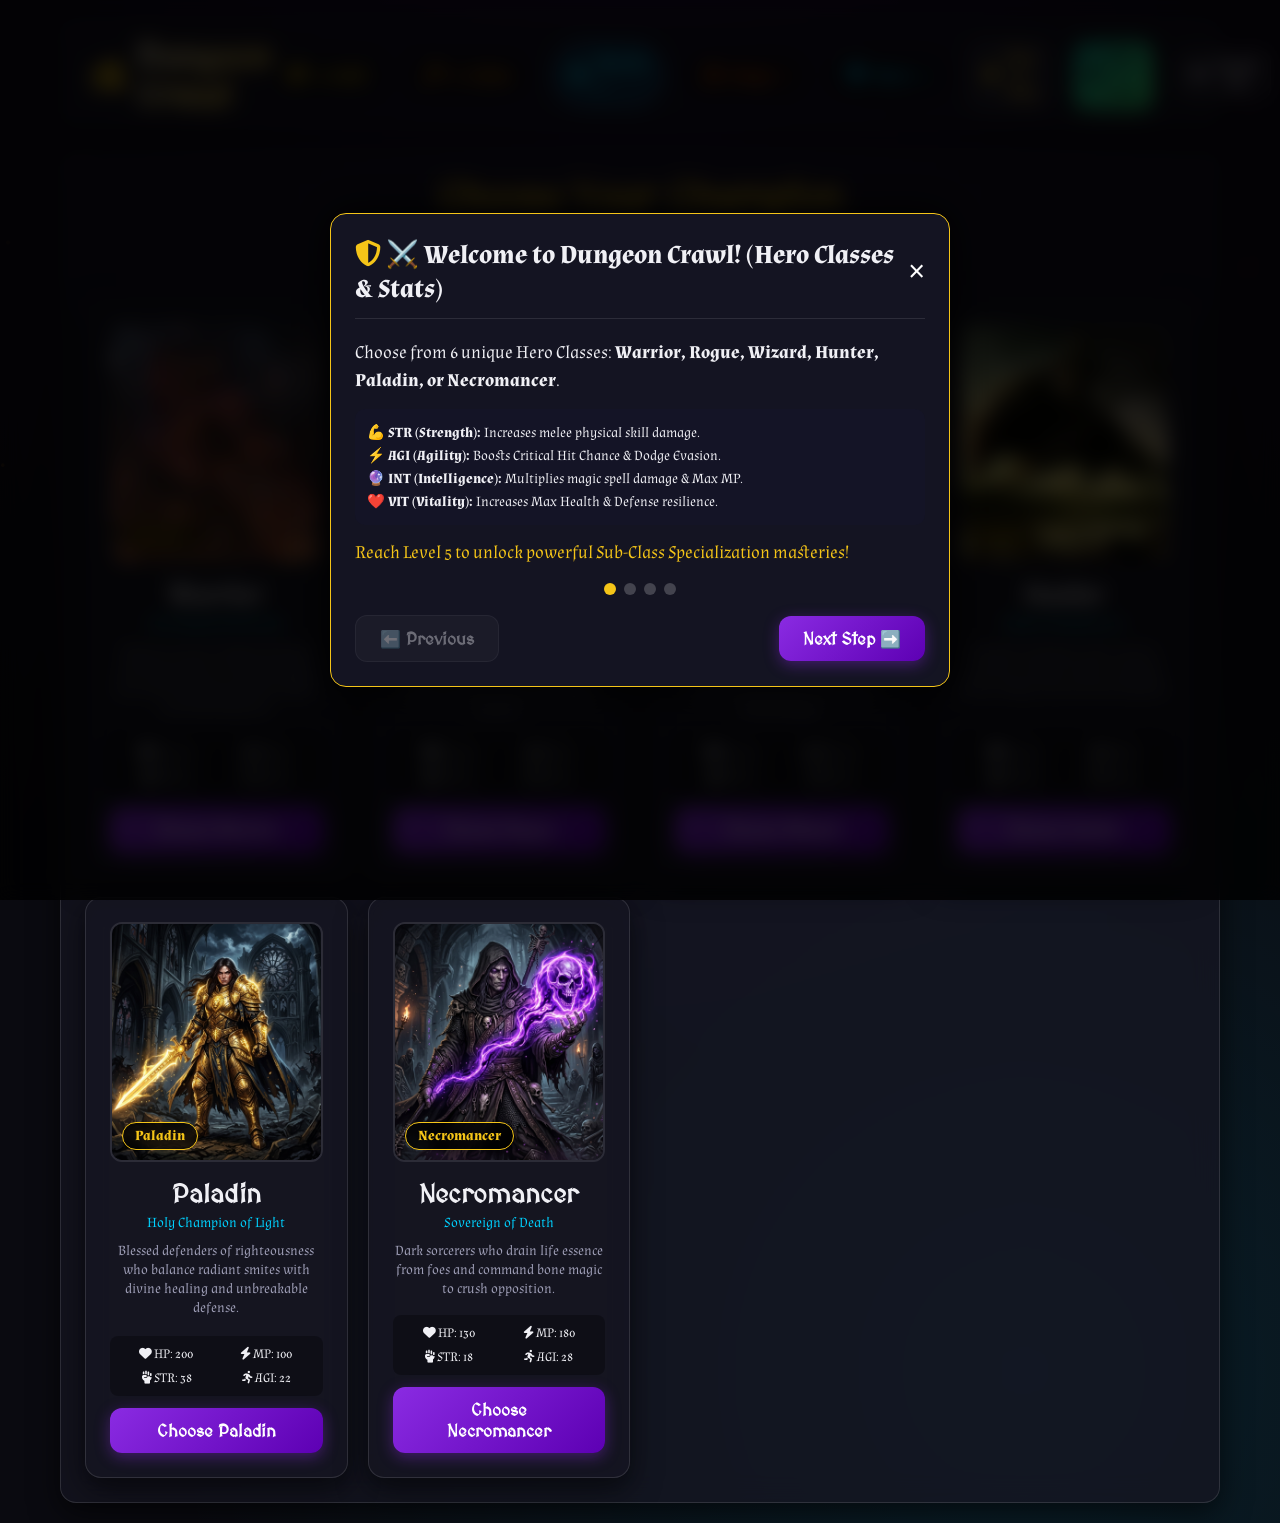
==== index.html @ 6e48505a "Implement Dual World Save Slots (World 1 & World 2) with independent hero progression, cookies, and " ====
<!DOCTYPE html>
<html lang="en" dir="ltr">

<head>
  <meta charset="utf-8">
  <meta name="viewport" content="width=device-width, initial-scale=1.0">
  <title>Dungeon Crawl - Dark Fantasy RPG</title>
  
  <!-- FontAwesome Icons & Google Fonts -->
  <link rel="stylesheet" href="https://cdnjs.cloudflare.com/ajax/libs/font-awesome/6.4.0/css/all.min.css">
  <link rel="stylesheet" href="Game design.css">
</head>

<body>
  <!-- Ambient Particle Canvas Overlay -->
  <canvas id="fx-canvas"></canvas>

  <div class="game-container">
    <!-- Top Navigation Header -->
    <header class="game-header glass-panel">
      <div class="brand">
        <i class="fas fa-dragon" style="font-size: 1.8rem; color: var(--gold);"></i>
        <h1>Dungeon Crawl</h1>
      </div>

      <div class="header-stats">
        <div class="stat-chip gold-badge">
          <i class="fas fa-coins"></i> <span id="hdr-gold">0</span> Gold
        </div>
        <div class="stat-chip coin-badge" onclick="GameManager.openUpgradeModal()" style="cursor:pointer;">
          <i class="fas fa-hammer"></i> <span id="hdr-coins">0</span> Coins
        </div>
        <div class="stat-chip world-badge" onclick="GameManager.openSaveLoadModal()" style="cursor:pointer; background:rgba(0,180,255,0.2); border:1px solid #00b4ff; color:#00e5ff; font-weight:700;">
          <i class="fas fa-globe"></i> <span id="hdr-world">World 1</span>
        </div>
        <div class="stat-chip stage-badge">
          <i class="fas fa-dungeon"></i> Stage <span id="hdr-stage">1</span>
        </div>
        <div class="stat-chip high-badge">
          <i class="fas fa-trophy"></i> Best: <span id="hdr-high">1</span>
        </div>
        <button class="btn btn-secondary" onclick="TutorialEngine.openTutorial(0)" style="padding: 6px 14px; font-size: 0.85rem; color:var(--gold);">
          <i class="fas fa-question-circle"></i> How to Play
        </button>
        <button class="btn btn-potion" onclick="GameManager.openSaveLoadModal()" style="padding: 6px 14px; font-size: 0.85rem;">
          <i class="fas fa-save"></i> Save / Load
        </button>
        <button class="btn btn-secondary" id="audio-btn" onclick="GameManager.toggleMuteAudio()" style="padding: 6px 14px; font-size: 0.85rem;">
          <i class="fas fa-volume-up"></i> Sound ON
        </button>
      </div>
    </header>

    <!-- Dynamic Main View (Character Selection / Battle Arena) -->
    <main id="main-view" class="glass-panel" style="min-height: 580px;">
      <div class="hero-select-header">
        <h2>Choose Your Champion</h2>
        <p>Embark on an epic fantasy dungeon crawl. Defeat deadly beasts, harvest legendary loot, and ascend to immortality!</p>
      </div>
      <div class="hero-grid">
        <!-- Warrior Card -->
        <div class="hero-card glass-panel" onclick="GameManager.setGameStart('Warrior')" onmouseenter="SoundEngine.playHover()">
          <div class="hero-img-wrapper">
            <img src="characters imgs/player/Warrior.jpg" alt="Warrior" class="hero-portrait">
            <div class="hero-badge">Warrior</div>
          </div>
          <h3>Warrior</h3>
          <p class="hero-title">The Vanguard Berserker</p>
          <p class="hero-desc">Warriors possess mighty strength and heavy armor, tearing through foes with devastating melee strikes and shield defenses.</p>
          <div class="hero-stats-mini">
            <span><i class="fas fa-heart"></i> HP: 220</span>
            <span><i class="fas fa-bolt"></i> MP: 40</span>
            <span><i class="fas fa-fist-raised"></i> STR: 45</span>
            <span><i class="fas fa-running"></i> AGI: 20</span>
          </div>
          <button class="btn btn-primary" style="margin-top:12px; width:100%;">Choose Warrior</button>
        </div>

        <!-- Rogue Card -->
        <div class="hero-card glass-panel" onclick="GameManager.setGameStart('Rogue')" onmouseenter="SoundEngine.playHover()">
          <div class="hero-img-wrapper">
            <img src="characters imgs/player/Rouge.jpg" alt="Rogue" class="hero-portrait">
            <div class="hero-badge">Rogue</div>
          </div>
          <h3>Rogue</h3>
          <p class="hero-title">Shadow Assassin</p>
          <p class="hero-desc">Masters of speed and lethal precision. Rogues strike swiftly with high critical hit rates and deadly poisons.</p>
          <div class="hero-stats-mini">
            <span><i class="fas fa-heart"></i> HP: 140</span>
            <span><i class="fas fa-bolt"></i> MP: 60</span>
            <span><i class="fas fa-fist-raised"></i> STR: 35</span>
            <span><i class="fas fa-running"></i> AGI: 55</span>
          </div>
          <button class="btn btn-primary" style="margin-top:12px; width:100%;">Choose Rogue</button>
        </div>

        <!-- Wizard Card -->
        <div class="hero-card glass-panel" onclick="GameManager.setGameStart('Wizard')" onmouseenter="SoundEngine.playHover()">
          <div class="hero-img-wrapper">
            <img src="characters imgs/player/Wizard.jpg" alt="Wizard" class="hero-portrait">
            <div class="hero-badge">Wizard</div>
          </div>
          <h3>Wizard</h3>
          <p class="hero-title">Master Arcane Weaver</p>
          <p class="hero-desc">Wizards command elemental destructive magic from afar, burning and freezing enemies with high burst damage.</p>
          <div class="hero-stats-mini">
            <span><i class="fas fa-heart"></i> HP: 120</span>
            <span><i class="fas fa-bolt"></i> MP: 220</span>
            <span><i class="fas fa-fist-raised"></i> STR: 15</span>
            <span><i class="fas fa-running"></i> AGI: 25</span>
          </div>
          <button class="btn btn-primary" style="margin-top:12px; width:100%;">Choose Wizard</button>
        </div>

        <!-- Hunter Card -->
        <div class="hero-card glass-panel" onclick="GameManager.setGameStart('Hunter')" onmouseenter="SoundEngine.playHover()">
          <div class="hero-img-wrapper">
            <img src="characters imgs/player/hunter.jpg" alt="Hunter" class="hero-portrait">
            <div class="hero-badge">Hunter</div>
          </div>
          <h3>Hunter</h3>
          <p class="hero-title">Master Sharpshooter</p>
          <p class="hero-desc">Versatile marksmen who excel in precision ranged combat, multiple arrow volleys, and survival instincts.</p>
          <div class="hero-stats-mini">
            <span><i class="fas fa-heart"></i> HP: 160</span>
            <span><i class="fas fa-bolt"></i> MP: 80</span>
            <span><i class="fas fa-fist-raised"></i> STR: 38</span>
            <span><i class="fas fa-running"></i> AGI: 45</span>
          </div>
          <button class="btn btn-primary" style="margin-top:12px; width:100%;">Choose Hunter</button>
        </div>

        <!-- Paladin Card -->
        <div class="hero-card glass-panel" onclick="GameManager.setGameStart('Paladin')" onmouseenter="SoundEngine.playHover()">
          <div class="hero-img-wrapper">
            <img src="characters imgs/player/Paladin.jpg" alt="Paladin" class="hero-portrait">
            <div class="hero-badge">Paladin</div>
          </div>
          <h3>Paladin</h3>
          <p class="hero-title">Holy Champion of Light</p>
          <p class="hero-desc">Blessed defenders of righteousness who balance radiant smites with divine healing and unbreakable defense.</p>
          <div class="hero-stats-mini">
            <span><i class="fas fa-heart"></i> HP: 200</span>
            <span><i class="fas fa-bolt"></i> MP: 100</span>
            <span><i class="fas fa-fist-raised"></i> STR: 38</span>
            <span><i class="fas fa-running"></i> AGI: 22</span>
          </div>
          <button class="btn btn-primary" style="margin-top:12px; width:100%;">Choose Paladin</button>
        </div>

        <!-- Necromancer Card -->
        <div class="hero-card glass-panel" onclick="GameManager.setGameStart('Necromancer')" onmouseenter="SoundEngine.playHover()">
          <div class="hero-img-wrapper">
            <img src="characters imgs/player/Necromancer.jpg" alt="Necromancer" class="hero-portrait">
            <div class="hero-badge">Necromancer</div>
          </div>
          <h3>Necromancer</h3>
          <p class="hero-title">Sovereign of Death</p>
          <p class="hero-desc">Dark sorcerers who drain life essence from foes and command bone magic to crush opposition.</p>
          <div class="hero-stats-mini">
            <span><i class="fas fa-heart"></i> HP: 130</span>
            <span><i class="fas fa-bolt"></i> MP: 180</span>
            <span><i class="fas fa-fist-raised"></i> STR: 18</span>
            <span><i class="fas fa-running"></i> AGI: 28</span>
          </div>
          <button class="btn btn-primary" style="margin-top:12px; width:100%;">Choose Necromancer</button>
        </div>
      </div>
    </main>
  </div>

  <!-- Dynamic Modals Container (Shop, Inventory, Stat Point Allocation, Victory/Defeat) -->
  <div id="modal-container"></div>

  <!-- JS Modules loaded at end of body -->
  <script src="Scripts/SoundEngine.js"></script>
  <script src="Scripts/ParticleEngine.js"></script>
  <script src="Scripts/DialogueEngine.js"></script>
  <script src="Scripts/TutorialEngine.js"></script>
  <script src="Scripts/CloudDatabase.js"></script>
  <script src="Scripts/player.js"></script>
  <script src="Scripts/enemy.js"></script>
  <script src="Scripts/GameManager.js"></script>
</body>

</html>
---- Game design.css ----
/* Gothic Dark Fantasy RPG Design System - MedievalSharp & Almendra Typography */
@import url('https://fonts.googleapis.com/css2?family=MedievalSharp&family=Almendra:ital,wght@0,400;0,700;1,400&family=Cinzel:wght@700;900&display=swap');

:root {
    --bg-dark: #0a0a10;
    --bg-card: rgba(22, 22, 34, 0.75);
    --gold: #f5c518;
    --gold-glow: rgba(245, 197, 24, 0.4);
    --primary: #8a2be2;
    --primary-hover: #9b42f5;
    --crimson: #ff2a5f;
    --crimson-glow: rgba(255, 42, 95, 0.5);
    --mana-blue: #00d2ff;
    --mana-glow: rgba(0, 210, 255, 0.4);
    --heal-green: #00ff9d;
    --text-main: #f0f0f5;
    --text-muted: #a0a0b8;
    --glass-border: rgba(255, 255, 255, 0.12);
    --radius: 16px;
    --shadow: 0 10px 30px rgba(0, 0, 0, 0.6);
}

* {
    box-sizing: border-box;
    margin: 0;
    padding: 0;
    user-select: none;
}

body {
    background-color: var(--bg-dark);
    background-image: 
        radial-gradient(circle at 50% 10%, rgba(138, 43, 226, 0.18) 0%, transparent 60%),
        radial-gradient(circle at 80% 90%, rgba(0, 210, 255, 0.1) 0%, transparent 50%);
    color: var(--text-main);
    font-family: 'Almendra', serif;
    font-size: 1.1rem;
    min-height: 100vh;
    overflow-x: hidden;
}

#fx-canvas {
    position: fixed;
    top: 0; left: 0;
    width: 100vw; height: 100vh;
    pointer-events: none;
    z-index: 0;
}

.game-container {
    position: relative;
    z-index: 1;
    max-width: 1200px;
    margin: 0 auto;
    padding: 20px;
    display: flex;
    flex-direction: column;
    gap: 20px;
}

.glass-panel {
    background: var(--bg-card);
    backdrop-filter: blur(14px);
    -webkit-backdrop-filter: blur(14px);
    border: 1px solid var(--glass-border);
    border-radius: var(--radius);
    box-shadow: var(--shadow);
    padding: 24px;
}

.game-header {
    display: flex;
    justify-content: space-between;
    align-items: center;
    padding: 16px 28px;
}

.brand {
    display: flex;
    align-items: center;
    gap: 12px;
}

.brand h1 {
    font-family: 'MedievalSharp', cursive;
    font-size: 2rem;
    font-weight: 700;
    letter-spacing: 1px;
    background: linear-gradient(135deg, #fff 0%, var(--gold) 100%);
    -webkit-background-clip: text;
    -webkit-text-fill-color: transparent;
    text-shadow: 0 0 20px var(--gold-glow);
}

.header-stats {
    display: flex;
    gap: 24px;
    align-items: center;
    font-weight: 600;
}

.stat-chip {
    display: flex;
    align-items: center;
    gap: 8px;
    background: rgba(0, 0, 0, 0.4);
    padding: 8px 16px;
    border-radius: 30px;
    border: 1px solid rgba(255, 255, 255, 0.08);
}

.gold-badge { color: var(--gold); }
.stage-badge { color: #ff6600; }
.high-badge { color: var(--mana-blue); }

.btn {
    font-family: 'MedievalSharp', cursive;
    font-size: 1.05rem;
    font-weight: 700;
    padding: 12px 24px;
    border-radius: 12px;
    border: none;
    cursor: pointer;
    transition: all 0.25s cubic-bezier(0.175, 0.885, 0.32, 1.275);
    display: inline-flex;
    align-items: center;
    justify-content: center;
    gap: 8px;
}

.btn-primary {
    background: linear-gradient(135deg, var(--primary) 0%, #5d00b3 100%);
    color: #fff;
    box-shadow: 0 4px 15px rgba(138, 43, 226, 0.4);
}

.btn-primary:hover {
    transform: translateY(-2px);
    box-shadow: 0 6px 20px rgba(138, 43, 226, 0.7);
    background: linear-gradient(135deg, var(--primary-hover) 0%, #6e00d4 100%);
}

.btn-secondary {
    background: rgba(255, 255, 255, 0.08);
    color: var(--text-main);
    border: 1px solid var(--glass-border);
}

.btn-secondary:hover {
    background: rgba(255, 255, 255, 0.15);
    transform: translateY(-2px);
}

.btn-potion {
    background: linear-gradient(135deg, #11998e 0%, #38ef7d 100%);
    color: #0b2218;
    box-shadow: 0 4px 15px rgba(56, 239, 125, 0.3);
}

.btn-potion:hover {
    transform: translateY(-2px);
    box-shadow: 0 6px 20px rgba(56, 239, 125, 0.6);
}

/* Character Idle Floating Animations */
.unit-portrait-box {
    position: relative;
    width: 220px;
    height: 220px;
    border-radius: 50%;
    overflow: hidden;
    border: 4px solid var(--glass-border);
    box-shadow: 0 0 25px rgba(0, 0, 0, 0.8);
    margin-bottom: 16px;
    animation: idleFloat 4s ease-in-out infinite alternate;
}

@keyframes idleFloat {
    0% { transform: translateY(0); }
    100% { transform: translateY(-8px); }
}

/* Attack Lunge Animations */
.anim-lunge-right {
    animation: lungeRight 0.45s ease-out;
}

.anim-lunge-left {
    animation: lungeLeft 0.45s ease-out;
}

@keyframes lungeRight {
    0% { transform: translateX(0) scale(1); }
    40% { transform: translateX(60px) scale(1.15); }
    100% { transform: translateX(0) scale(1); }
}

@keyframes lungeLeft {
    0% { transform: translateX(0) scale(1); }
    40% { transform: translateX(-60px) scale(1.15); }
    100% { transform: translateX(0) scale(1); }
}

/* Damage Recoil & Flash Animations */
.anim-recoil {
    animation: recoilHit 0.4s ease-in-out;
}

@keyframes recoilHit {
    0% { transform: scale(1); filter: none; }
    25% { transform: scale(0.9) rotate(-4deg); filter: brightness(2) drop-shadow(0 0 20px red); }
    50% { transform: scale(0.95) rotate(4deg); filter: brightness(1.5); }
    100% { transform: scale(1); filter: none; }
}

/* RPG Dialogue Box Styling */
.dialogue-box {
    display: flex;
    gap: 20px;
    max-width: 650px;
    width: 100%;
    border: 2px solid var(--gold);
    box-shadow: 0 0 35px var(--gold-glow);
    background: rgba(16, 16, 28, 0.95);
    padding: 20px;
    align-items: center;
}

@media (max-width: 600px) {
    .dialogue-box { flex-direction: column; text-align: center; }
}

.dialogue-portrait-wrapper {
    position: relative;
    flex-shrink: 0;
}

.dialogue-portrait {
    width: 100px;
    height: 100px;
    border-radius: 50%;
    object-fit: cover;
    border: 3px solid var(--gold);
    box-shadow: 0 0 15px var(--gold-glow);
}

.dialogue-name-tag {
    position: absolute;
    bottom: -10px;
    left: 50%;
    transform: translateX(-50%);
    background: #000;
    color: var(--gold);
    border: 1px solid var(--gold);
    padding: 2px 10px;
    border-radius: 12px;
    font-size: 0.75rem;
    font-weight: 800;
    white-space: nowrap;
}

.dialogue-content {
    display: flex;
    flex-direction: column;
    justify-content: space-between;
    flex-grow: 1;
    min-height: 100px;
}

.dialogue-text {
    font-family: 'Outfit', sans-serif;
    font-size: 1.05rem;
    line-height: 1.5;
    color: #fff;
    margin-bottom: 16px;
}

.dialogue-footer {
    text-align: right;
}

/* Hero Select View */
.hero-select-header {
    text-align: center;
    margin-bottom: 24px;
}

.hero-select-header h2 {
    font-family: 'MedievalSharp', cursive;
    font-size: 2.4rem;
    color: var(--gold);
    margin-bottom: 8px;
}

.hero-select-header p {
    color: var(--text-muted);
    max-width: 600px;
    margin: 0 auto;
}

.hero-grid {
    display: grid;
    grid-template-columns: repeat(auto-fit, minmax(260px, 1fr));
    gap: 20px;
}

.hero-card {
    display: flex;
    flex-direction: column;
    align-items: center;
    text-align: center;
    cursor: pointer;
    transition: all 0.3s ease;
    position: relative;
    overflow: hidden;
}

.hero-card:hover {
    transform: translateY(-8px);
    border-color: var(--gold);
    box-shadow: 0 12px 35px var(--gold-glow);
}

.hero-img-wrapper {
    position: relative;
    width: 100%;
    height: 240px;
    border-radius: 12px;
    overflow: hidden;
    margin-bottom: 16px;
    border: 2px solid rgba(255, 255, 255, 0.1);
}

.hero-portrait {
    width: 100%; height: 100%;
    object-fit: cover;
    transition: transform 0.4s ease;
}

.hero-card:hover .hero-portrait { transform: scale(1.08); }

.hero-badge {
    position: absolute;
    bottom: 10px; left: 10px;
    background: rgba(0, 0, 0, 0.75);
    backdrop-filter: blur(6px);
    padding: 4px 12px;
    border-radius: 20px;
    font-size: 0.85rem;
    font-weight: 700;
    color: var(--gold);
    border: 1px solid var(--gold);
}

.hero-card h3 {
    font-family: 'MedievalSharp', cursive;
    font-size: 1.6rem;
    margin-bottom: 4px;
}

.hero-title {
    color: var(--mana-blue);
    font-size: 0.9rem;
    margin-bottom: 10px;
}

.hero-desc {
    font-size: 0.85rem;
    color: var(--text-muted);
    line-height: 1.4;
    margin-bottom: 16px;
    flex-grow: 1;
}

.hero-stats-mini {
    display: grid;
    grid-template-columns: 1fr 1fr;
    gap: 8px;
    width: 100%;
    font-size: 0.8rem;
    background: rgba(0, 0, 0, 0.3);
    padding: 10px;
    border-radius: 8px;
}

/* Roguelike Node Map */
.map-nodes-container {
    display: flex;
    align-items: center;
    justify-content: center;
    gap: 16px;
    margin: 40px 0;
    flex-wrap: wrap;
}

.map-node {
    width: 150px;
    height: 150px;
    border-radius: 20px;
    background: rgba(30, 30, 50, 0.8);
    border: 2px solid var(--glass-border);
    display: flex;
    flex-direction: column;
    align-items: center;
    justify-content: center;
    padding: 12px;
    transition: all 0.3s ease;
}

.node-icon { font-size: 2.2rem; margin-bottom: 8px; }
.node-title { font-size: 0.85rem; font-weight: 700; margin-bottom: 4px; }
.node-status { font-size: 0.75rem; font-weight: 800; }

.node-completed { border-color: var(--heal-green); color: var(--heal-green); opacity: 0.6; }
.node-current {
    border-color: var(--gold);
    background: linear-gradient(135deg, rgba(245, 197, 24, 0.2) 0%, rgba(138, 43, 226, 0.3) 100%);
    box-shadow: 0 0 30px var(--gold-glow);
    cursor: pointer;
    transform: scale(1.1);
}
.node-locked { opacity: 0.4; cursor: not-allowed; }
.node-connector { width: 30px; height: 4px; background: rgba(255, 255, 255, 0.15); border-radius: 2px; }

/* Battle Arena Layout */
.battle-stage {
    display: grid;
    grid-template-columns: 1fr auto 1fr;
    gap: 20px;
    align-items: center;
}

@media (max-width: 850px) {
    .battle-stage { grid-template-columns: 1fr; }
}

.combat-unit {
    display: flex;
    flex-direction: column;
    align-items: center;
    position: relative;
}

.unit-img {
    width: 100%; height: 100%;
    object-fit: cover;
    transition: transform 0.2s ease;
}

.shield-overlay {
    position: absolute;
    top: 10px; right: 10px;
    background: #1e90ff;
    color: #fff;
    font-weight: 800;
    padding: 4px 10px;
    border-radius: 12px;
    font-size: 0.85rem;
    box-shadow: 0 0 10px #1e90ff;
}

.boss-crown {
    position: absolute;
    top: 10px; left: 10px;
    background: var(--crimson);
    color: #fff;
    font-weight: 900;
    padding: 4px 10px;
    border-radius: 12px;
    font-size: 0.8rem;
    box-shadow: 0 0 12px var(--crimson);
}

.unit-info { width: 100%; text-align: center; }
.unit-info h3 { font-family: 'MedievalSharp', cursive; font-size: 1.5rem; }
.unit-sub { font-size: 0.85rem; color: var(--text-muted); margin-bottom: 12px; }

.stat-bar-group { margin-bottom: 8px; }

.bar-label {
    display: flex;
    justify-content: space-between;
    font-size: 0.8rem;
    font-weight: 700;
    margin-bottom: 4px;
}

.bar-bg {
    width: 100%; height: 14px;
    background: rgba(0, 0, 0, 0.6);
    border-radius: 10px;
    overflow: hidden;
    border: 1px solid rgba(255, 255, 255, 0.1);
}

.bar-fill {
    height: 100%;
    border-radius: 10px;
    transition: width 0.35s ease-out;
}

.bar-hp {
    background: linear-gradient(90deg, #ff2a5f 0%, #ff6b4a 100%);
    box-shadow: 0 0 12px var(--crimson-glow);
}

.bar-mp {
    background: linear-gradient(90deg, #00d2ff 0%, #3a7bd5 100%);
    box-shadow: 0 0 12px var(--mana-glow);
}

.vs-divider {
    display: flex;
    flex-direction: column;
    align-items: center;
    gap: 8px;
}

.stage-tag {
    background: rgba(255, 102, 0, 0.2);
    border: 1px solid #ff6600;
    color: #ff6600;
    padding: 4px 12px;
    border-radius: 20px;
    font-size: 0.85rem;
    font-weight: 700;
}

.vs-circle {
    width: 60px; height: 60px;
    border-radius: 50%;
    background: linear-gradient(135deg, #1f1f2e 0%, #0a0a12 100%);
    border: 2px solid var(--gold);
    display: flex;
    align-items: center;
    justify-content: center;
    font-family: 'MedievalSharp', cursive;
    font-weight: 900;
    font-size: 1.3rem;
    color: var(--gold);
    box-shadow: 0 0 20px var(--gold-glow);
}

.action-panel {
    display: flex;
    flex-direction: column;
    gap: 16px;
}

.action-skills {
    display: grid;
    grid-template-columns: repeat(auto-fit, minmax(200px, 1fr));
    gap: 12px;
}

.btn-skill {
    display: flex;
    flex-direction: column;
    align-items: flex-start;
    padding: 14px 16px;
    background: rgba(35, 35, 55, 0.8);
    border: 1px solid rgba(255, 255, 255, 0.12);
    border-radius: 12px;
    position: relative;
    overflow: hidden;
    text-align: left;
}

.btn-skill:hover:not(.disabled) {
    background: rgba(138, 43, 226, 0.3);
    border-color: var(--primary);
    transform: translateY(-2px);
    box-shadow: 0 6px 20px rgba(138, 43, 226, 0.3);
}

.skill-top { display: flex; justify-content: space-between; width: 100%; margin-bottom: 4px; }
.skill-name { font-weight: 700; color: var(--gold); }
.skill-cost { font-size: 0.8rem; color: var(--mana-blue); }
.skill-desc { font-size: 0.75rem; color: var(--text-muted); line-height: 1.3; }
.btn-skill.disabled { opacity: 0.45; cursor: not-allowed; }

.cd-overlay {
    position: absolute;
    top: 0; left: 0; right: 0; bottom: 0;
    background: rgba(0, 0, 0, 0.75);
    display: flex;
    align-items: center;
    justify-content: center;
    color: var(--crimson);
    font-weight: 800;
    font-size: 0.9rem;
}

.action-items {
    display: flex;
    flex-wrap: wrap;
    gap: 12px;
    justify-content: center;
}

.combat-log-container {
    max-height: 180px;
    display: flex;
    flex-direction: column;
    padding: 16px;
}

.log-header {
    font-weight: 700; font-size: 0.9rem;
    color: var(--text-muted);
    margin-bottom: 8px;
    text-transform: uppercase;
    letter-spacing: 1px;
}

.log-body {
    overflow-y: auto;
    display: flex;
    flex-direction: column;
    gap: 6px;
    font-size: 0.85rem;
    padding-right: 6px;
}

.log-entry {
    padding: 6px 10px;
    border-radius: 6px;
    background: rgba(0, 0, 0, 0.3);
    line-height: 1.4;
}

.log-time { color: #666; font-size: 0.75rem; margin-right: 6px; }
.log-player { border-left: 3px solid var(--mana-blue); }
.log-enemy { border-left: 3px solid var(--crimson); }
.log-info { border-left: 3px solid var(--gold); }
.log-warning { border-left: 3px solid #ff9900; }

.floating-text {
    position: fixed;
    font-family: 'MedievalSharp', cursive;
    font-weight: 900;
    font-size: 1.8rem;
    pointer-events: none;
    z-index: 999;
    animation: floatUp 1s ease-out forwards;
    text-shadow: 0 0 10px rgba(0, 0, 0, 0.9);
}

.text-dmg { color: #ff3366; }
.text-crit { color: #ffea00; font-size: 2.2rem; text-shadow: 0 0 15px #ffea00; }
.text-heal { color: #00ffaa; }
.text-mp { color: var(--mana-blue); }
.text-dodge { color: #aaa; font-size: 1.2rem; }

@keyframes floatUp {
    0% { opacity: 1; transform: translateY(0) scale(1); }
    50% { opacity: 1; transform: translateY(-30px) scale(1.2); }
    100% { opacity: 0; transform: translateY(-60px) scale(0.9); }
}

.modal-overlay {
    position: fixed;
    top: 0; left: 0; right: 0; bottom: 0;
    background: rgba(0, 0, 0, 0.8);
    backdrop-filter: blur(10px);
    z-index: 1000;
    display: flex;
    align-items: center;
    justify-content: center;
    padding: 20px;
}

.modal-card {
    width: 100%;
    max-width: 550px;
    background: #141422;
    border: 1px solid var(--gold);
    box-shadow: 0 0 40px rgba(0, 0, 0, 0.9);
}

.modal-header {
    display: flex;
    justify-content: space-between;
    align-items: center;
    margin-bottom: 20px;
    border-bottom: 1px solid rgba(255, 255, 255, 0.1);
    padding-bottom: 12px;
}

.close-btn {
    background: none; border: none;
    color: #fff; font-size: 1.8rem;
    cursor: pointer;
}

.shake-active { animation: screenShake 0.35s ease-in-out; }

@keyframes screenShake {
    0%, 100% { transform: translate(0, 0); }
    20% { transform: translate(-8px, 6px); }
    40% { transform: translate(8px, -6px); }
    60% { transform: translate(-5px, 4px); }
    80% { transform: translate(5px, -3px); }
}

/* Save / Load System Styling */
.save-slots-list {
    display: flex;
    flex-direction: column;
    gap: 14px;
    margin: 16px 0;
}

.save-slot-card {
    display: flex;
    justify-content: space-between;
    align-items: center;
    padding: 16px 20px;
    background: rgba(25, 25, 40, 0.8);
    border: 1px solid var(--glass-border);
    border-radius: 12px;
}

.slot-title {
    font-weight: 800;
    color: var(--gold);
    font-size: 1.05rem;
}

.slot-info {
    font-size: 0.85rem;
    line-height: 1.4;
}

.slot-time {
    color: var(--text-muted);
    font-size: 0.75rem;
}

.slot-actions {
    display: flex;
    gap: 8px;
}

.difficulty-picker {
    display: flex;
    align-items: center;
    justify-content: center;
    gap: 10px;
}

.btn-active-diff {
    border-color: var(--gold) !important;
    box-shadow: 0 0 15px var(--gold-glow);
    background: rgba(245, 197, 24, 0.2) !important;
}

/* Global Online Leaderboard Styling */
.leaderboard-list {
    display: flex;
    flex-direction: column;
    gap: 10px;
    margin-top: 12px;
}

.leaderboard-row {
    display: flex;
    justify-content: space-between;
    align-items: center;
    padding: 12px 16px;
    background: rgba(20, 20, 35, 0.8);
    border: 1px solid var(--glass-border);
    border-radius: 10px;
    font-size: 0.9rem;
}

.rank-num { font-weight: 900; width: 35px; color: var(--gold); }
.rank-user { flex-grow: 1; text-align: left; }
.rank-score { font-weight: 700; color: var(--mana-blue); }

.rank-gold { border-color: #ffd700; background: rgba(255, 215, 0, 0.15); }
.rank-silver { border-color: #c0c0c0; background: rgba(192, 192, 192, 0.15); }
.rank-bronze { border-color: #cd7f32; background: rgba(205, 127, 50, 0.15); }

/* In-Combat Comic Speech Bubble Styling */
.speech-bubble {
    position: absolute;
    top: -65px;
    left: 50%;
    transform: translateX(-50%) scale(0.8);
    background: rgba(14, 14, 26, 0.95);
    border: 2px solid var(--gold);
    box-shadow: 0 0 20px var(--gold-glow);
    padding: 8px 16px;
    border-radius: 14px;
    color: #fff;
    font-family: 'MedievalSharp', cursive;
    font-size: 0.95rem;
    font-weight: 700;
    white-space: nowrap;
    z-index: 100;
    pointer-events: none;
    animation: bubblePopIn 0.3s cubic-bezier(0.175, 0.885, 0.32, 1.275) forwards;
}

.speech-bubble::after {
    content: '';
    position: absolute;
    bottom: -10px;
    left: 50%;
    transform: translateX(-50%);
    border-width: 10px 10px 0;
    border-style: solid;
    border-color: var(--gold) transparent;
    display: block;
    width: 0;
}

.speech-bubble-player {
    border-color: var(--mana-blue);
    box-shadow: 0 0 20px var(--mana-glow);
}
.speech-bubble-player::after { border-color: var(--mana-blue) transparent; }

.speech-bubble-enemy {
    border-color: var(--crimson);
    box-shadow: 0 0 20px var(--crimson-glow);
}
.speech-bubble-enemy::after { border-color: var(--crimson) transparent; }

.bubble-fade-out {
    animation: bubbleFadeOut 0.4s ease-out forwards;
}

.coin-badge { color: #ff9900; }

.upgrade-grid {
    display: grid;
    grid-template-columns: repeat(auto-fit, minmax(180px, 1fr));
    gap: 14px;
    margin-top: 14px;
}

.upgrade-card {
    display: flex;
    flex-direction: column;
    justify-content: space-between;
    padding: 16px;
    background: rgba(25, 25, 45, 0.8);
    border: 1px solid var(--glass-border);
}

.upgrade-top {
    display: flex;
    justify-content: space-between;
    align-items: center;
    font-size: 0.9rem;
}

/* 100% Mobile & Touch Friendly Responsiveness */
.btn {
    touch-action: manipulation;
    -webkit-tap-highlight-color: transparent;
}

@media (max-width: 768px) {
    .game-container {
        padding: 10px;
        gap: 12px;
    }

    .game-header {
        flex-direction: column;
        align-items: center;
        gap: 12px;
        padding: 14px 16px;
        text-align: center;
    }

    .header-stats {
        flex-wrap: wrap;
        justify-content: center;
        gap: 8px;
    }

    .stat-chip {
        padding: 6px 12px;
        font-size: 0.8rem;
    }

    .battle-stage {
        grid-template-columns: 1fr;
        gap: 14px;
    }

    .unit-portrait-box {
        width: 140px;
        height: 140px;
        margin-bottom: 10px;
    }

    .speech-bubble {
        top: -50px;
        font-size: 0.8rem;
        padding: 6px 12px;
    }

    .map-nodes-container {
        gap: 10px;
    }

    .map-node {
        width: 110px;
        height: 110px;
        padding: 8px;
    }

    .node-icon {
        font-size: 1.6rem;
    }

    .node-connector {
        width: 15px;
    }

    .action-skills {
        grid-template-columns: 1fr;
    }

    .btn-skill {
        padding: 12px 14px;
    }

    .modal-card {
        padding: 16px;
        max-height: 90vh;
        overflow-y: auto;
        -webkit-overflow-scrolling: touch;
    }
}

@media (max-width: 480px) {
    .hero-grid {
        grid-template-columns: 1fr;
    }

    .brand h1 {
        font-size: 1.6rem;
    }
}
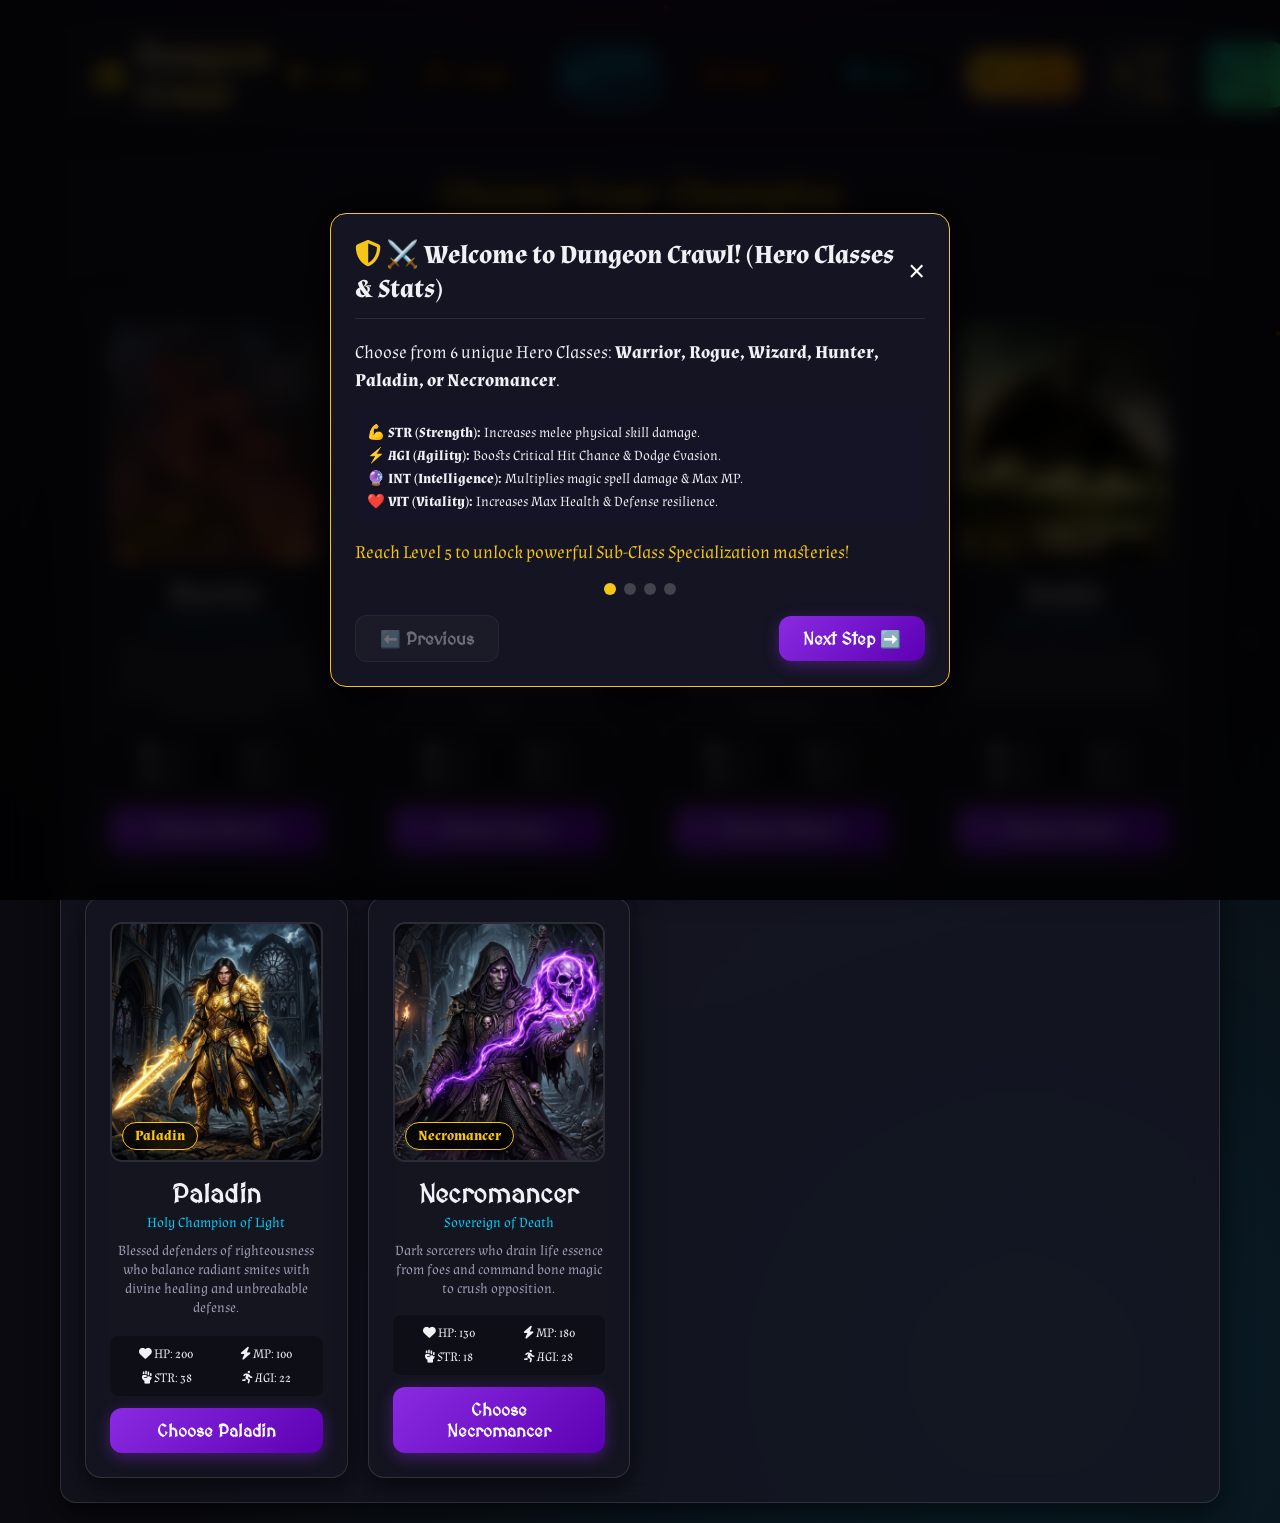
==== commit 9e236975: "UI Redesign: Clash Royale ability cards deck, non-scrolling battle layout, and unified RPG Inventory" ====
--- a/index.html
+++ b/index.html
@@ -39,6 +39,9 @@
         <div class="stat-chip high-badge">
           <i class="fas fa-trophy"></i> Best: <span id="hdr-high">1</span>
         </div>
+        <button class="btn btn-primary" onclick="GameManager.openInventoryModal()" style="padding: 6px 14px; font-size: 0.85rem; background: linear-gradient(135deg, #f5c518 0%, #ff8c00 100%); color: #000; font-weight: 800;">
+          <i class="fas fa-briefcase"></i> Inventory
+        </button>
         <button class="btn btn-secondary" onclick="TutorialEngine.openTutorial(0)" style="padding: 6px 14px; font-size: 0.85rem; color:var(--gold);">
           <i class="fas fa-question-circle"></i> How to Play
         </button>
--- a/Game design.css
+++ b/Game design.css
@@ -857,98 +857,392 @@
     font-size: 0.9rem;
 }
 
+/* Enhanced PC & Mobile UI Polish */
+.unit-portrait-box {
+    position: relative;
+    border-radius: 16px;
+    overflow: hidden;
+    border: 3px solid var(--gold);
+    box-shadow: 0 0 20px rgba(245, 197, 24, 0.25), inset 0 0 15px rgba(0,0,0,0.8);
+    transition: transform 0.3s ease, box-shadow 0.3s ease;
+}
+
+.unit-portrait-box:hover {
+    transform: scale(1.03);
+    box-shadow: 0 0 30px var(--gold-glow);
+}
+
+.unit-img {
+    width: 100%;
+    height: 100%;
+    object-fit: cover;
+    display: block;
+}
+
 /* 100% Mobile & Touch Friendly Responsiveness */
 .btn {
     touch-action: manipulation;
     -webkit-tap-highlight-color: transparent;
+    min-height: 44px;
+    display: inline-flex;
+    align-items: center;
+    justify-content: center;
 }
 
 @media (max-width: 768px) {
     .game-container {
-        padding: 10px;
-        gap: 12px;
+        padding: 8px;
+        gap: 10px;
+        width: 100%;
     }
 
     .game-header {
         flex-direction: column;
         align-items: center;
-        gap: 12px;
-        padding: 14px 16px;
+        gap: 10px;
+        padding: 12px 14px;
         text-align: center;
+        border-radius: 12px;
     }
 
     .header-stats {
         flex-wrap: wrap;
         justify-content: center;
-        gap: 8px;
+        gap: 6px;
+        width: 100%;
     }
 
     .stat-chip {
-        padding: 6px 12px;
-        font-size: 0.8rem;
+        padding: 6px 10px;
+        font-size: 0.78rem;
     }
 
     .battle-stage {
         grid-template-columns: 1fr;
-        gap: 14px;
+        gap: 12px;
     }
 
     .unit-portrait-box {
-        width: 140px;
-        height: 140px;
+        width: 160px;
+        height: 160px;
         margin-bottom: 10px;
     }
 
     .speech-bubble {
-        top: -50px;
+        top: -45px;
         font-size: 0.8rem;
         padding: 6px 12px;
+        max-width: 220px;
     }
 
     .map-nodes-container {
-        gap: 10px;
+        gap: 8px;
+        justify-content: center;
     }
 
     .map-node {
-        width: 110px;
-        height: 110px;
-        padding: 8px;
+        width: 100px;
+        height: 100px;
+        padding: 6px;
+        border-radius: 14px;
     }
 
     .node-icon {
-        font-size: 1.6rem;
+        font-size: 1.5rem;
+    }
+
+    .node-title {
+        font-size: 0.75rem;
     }
 
     .node-connector {
-        width: 15px;
+        width: 10px;
     }
 
     .action-skills {
         grid-template-columns: 1fr;
+        gap: 8px;
     }
 
     .btn-skill {
-        padding: 12px 14px;
+        padding: 12px;
+        min-height: 52px;
     }
 
     .modal-card {
         padding: 16px;
-        max-height: 90vh;
+        width: 95vw;
+        max-height: 92vh;
         overflow-y: auto;
         -webkit-overflow-scrolling: touch;
+        border-radius: 16px;
+    }
+}
+
+/* ==========================================================================
+   CLASH ROYALE ABILITY CARDS & NO-SCROLL FIT-TO-VIEWPORT BATTLE UI STYLES
+   ========================================================================== */
+
+/* Clash Royale Deck Grid */
+.clash-deck {
+    display: grid;
+    grid-template-columns: repeat(4, 1fr);
+    gap: 14px;
+    width: 100%;
+    margin-top: 4px;
+}
+
+@media (max-width: 850px) {
+    .clash-deck {
+        grid-template-columns: repeat(2, 1fr);
     }
 }
 
 @media (max-width: 480px) {
-    .hero-grid {
+    .clash-deck {
         grid-template-columns: 1fr;
     }
+}
+
+/* Clash Royale Ability Card Base */
+.clash-card {
+    position: relative;
+    background: linear-gradient(145deg, rgba(25, 20, 45, 0.95) 0%, rgba(12, 10, 25, 0.95) 100%);
+    border: 2px solid rgba(245, 197, 24, 0.3);
+    border-radius: 14px;
+    padding: 12px 10px 10px 10px;
+    display: flex;
+    flex-direction: column;
+    justify-content: space-between;
+    align-items: center;
+    text-align: center;
+    cursor: pointer;
+    box-shadow: 0 8px 24px rgba(0, 0, 0, 0.6), inset 0 1px 1px rgba(255, 255, 255, 0.2);
+    transition: all 0.25s cubic-bezier(0.175, 0.885, 0.32, 1.275);
+    overflow: hidden;
+    min-height: 140px;
+}
+
+.clash-card:hover:not(.disabled) {
+    transform: translateY(-8px) scale(1.03);
+    border-color: var(--gold);
+    box-shadow: 0 14px 30px rgba(245, 197, 24, 0.4), inset 0 0 15px rgba(245, 197, 24, 0.2);
+}
+
+.clash-card:active:not(.disabled) {
+    transform: translateY(-2px) scale(0.98);
+}
+
+/* Mana / Elixir Drop Badge (Top-Left of Clash Card) */
+.clash-elixir-badge {
+    position: absolute;
+    top: 6px;
+    left: 6px;
+    background: linear-gradient(135deg, #00c6ff 0%, #0072ff 100%);
+    color: #fff;
+    font-weight: 900;
+    font-size: 0.78rem;
+    padding: 3px 8px;
+    border-radius: 12px;
+    border: 1px solid rgba(255, 255, 255, 0.4);
+    box-shadow: 0 2px 8px rgba(0, 114, 255, 0.6);
+    display: flex;
+    align-items: center;
+    gap: 3px;
+    z-index: 2;
+}
+
+.clash-elixir-badge.zero-cost {
+    background: linear-gradient(135deg, #38ef7d 0%, #11998e 100%);
+    box-shadow: 0 2px 8px rgba(56, 239, 125, 0.5);
+}
+
+/* Card Icon Box */
+.clash-card-icon {
+    width: 46px;
+    height: 46px;
+    border-radius: 50%;
+    background: rgba(0, 0, 0, 0.5);
+    border: 2px solid var(--gold);
+    display: flex;
+    align-items: center;
+    justify-content: center;
+    font-size: 1.4rem;
+    color: var(--gold);
+    margin-top: 14px;
+    margin-bottom: 6px;
+    box-shadow: 0 0 15px rgba(245, 197, 24, 0.3);
+    transition: transform 0.2s ease;
+}
+
+.clash-card:hover .clash-card-icon {
+    transform: scale(1.15) rotate(5deg);
+}
+
+/* Card Titles and Description */
+.clash-card-title {
+    font-family: 'MedievalSharp', cursive;
+    font-weight: 700;
+    font-size: 1rem;
+    color: #fff;
+    line-height: 1.2;
+    margin-bottom: 4px;
+    text-shadow: 0 2px 4px rgba(0, 0, 0, 0.8);
+}
+
+.clash-card-desc {
+    font-size: 0.78rem;
+    color: var(--text-muted);
+    line-height: 1.25;
+    max-height: 38px;
+    overflow: hidden;
+}
+
+/* Cooldown & Disabled Overlays */
+.clash-cd-overlay {
+    position: absolute;
+    top: 0; left: 0; right: 0; bottom: 0;
+    background: rgba(10, 10, 18, 0.88);
+    backdrop-filter: blur(4px);
+    display: flex;
+    flex-direction: column;
+    align-items: center;
+    justify-content: center;
+    color: #ff3366;
+    font-weight: 900;
+    font-size: 1.1rem;
+    z-index: 4;
+    border-radius: 12px;
+}
+
+.clash-card.disabled {
+    opacity: 0.55;
+    filter: grayscale(0.5);
+    cursor: not-allowed;
+}
+
+/* Element Glow Variations */
+.clash-card.elem-fire { border-color: #ff5500; }
+.clash-card.elem-fire .clash-card-icon { border-color: #ff5500; color: #ff5500; }
+.clash-card.elem-dark { border-color: #aa00ff; }
+.clash-card.elem-dark .clash-card-icon { border-color: #aa00ff; color: #aa00ff; }
+.clash-card.elem-holy { border-color: #ffcc00; }
+.clash-card.elem-holy .clash-card-icon { border-color: #ffcc00; color: #ffcc00; }
+.clash-card.elem-buff { border-color: #00d2ff; }
+.clash-card.elem-buff .clash-card-icon { border-color: #00d2ff; color: #00d2ff; }
+
+/* ==========================================================================
+   RPG TABBED INVENTORY SYSTEM STYLES
+   ========================================================================== */
+
+.inventory-modal-box {
+    max-width: 780px;
+    width: 95vw;
+    max-height: 88vh;
+    display: flex;
+    flex-direction: column;
+}
+
+.inventory-tabs {
+    display: flex;
+    gap: 8px;
+    margin-bottom: 18px;
+    border-bottom: 2px solid var(--glass-border);
+    padding-bottom: 10px;
+    overflow-x: auto;
+}
+
+.inv-tab-btn {
+    background: rgba(255, 255, 255, 0.05);
+    border: 1px solid var(--glass-border);
+    color: var(--text-muted);
+    padding: 10px 18px;
+    border-radius: 10px;
+    font-family: 'MedievalSharp', cursive;
+    font-weight: 700;
+    font-size: 0.95rem;
+    cursor: pointer;
+    transition: all 0.2s ease;
+    display: flex;
+    align-items: center;
+    gap: 8px;
+    white-space: nowrap;
+}
+
+.inv-tab-btn:hover {
+    background: rgba(255, 255, 255, 0.12);
+    color: #fff;
+}
+
+.inv-tab-btn.active {
+    background: linear-gradient(135deg, var(--gold) 0%, #ff8c00 100%);
+    color: #000;
+    border-color: var(--gold);
+    box-shadow: 0 4px 15px rgba(245, 197, 24, 0.4);
+}
+
+.inv-tab-pane {
+    display: none;
+    animation: fadeInPane 0.25s ease-out forwards;
+}
+
+.inv-tab-pane.active {
+    display: block;
+}
+
+@keyframes fadeInPane {
+    from { opacity: 0; transform: translateY(6px); }
+    to { opacity: 1; transform: translateY(0); }
+}
+
+.stat-alloc-card {
+    display: flex;
+    justify-content: space-between;
+    align-items: center;
+    background: rgba(0, 0, 0, 0.35);
+    border: 1px solid var(--glass-border);
+    padding: 12px 16px;
+    border-radius: 12px;
+    margin-bottom: 10px;
+}
+
+.stat-alloc-btn {
+    width: 34px;
+    height: 34px;
+    border-radius: 8px;
+    border: none;
+    background: linear-gradient(135deg, var(--primary) 0%, #5d00b3 100%);
+    color: #fff;
+    font-weight: 900;
+    font-size: 1.1rem;
+    cursor: pointer;
+    transition: transform 0.15s ease;
+}
+
+.stat-alloc-btn:hover:not(:disabled) {
+    transform: scale(1.1);
+}
+
+.stat-alloc-btn:disabled {
+    opacity: 0.4;
+    cursor: not-allowed;
+}
+
+@media (max-width: 480px) {
+    .hero-class-grid {
+        grid-template-columns: 1fr;
+    }
 
     .brand h1 {
-        font-size: 1.6rem;
-    }
-}
-
-
-
-
+        font-size: 1.5rem;
+    }
+
+    .unit-portrait-box {
+        width: 130px;
+        height: 130px;
+    }
+}
+
+
+
+
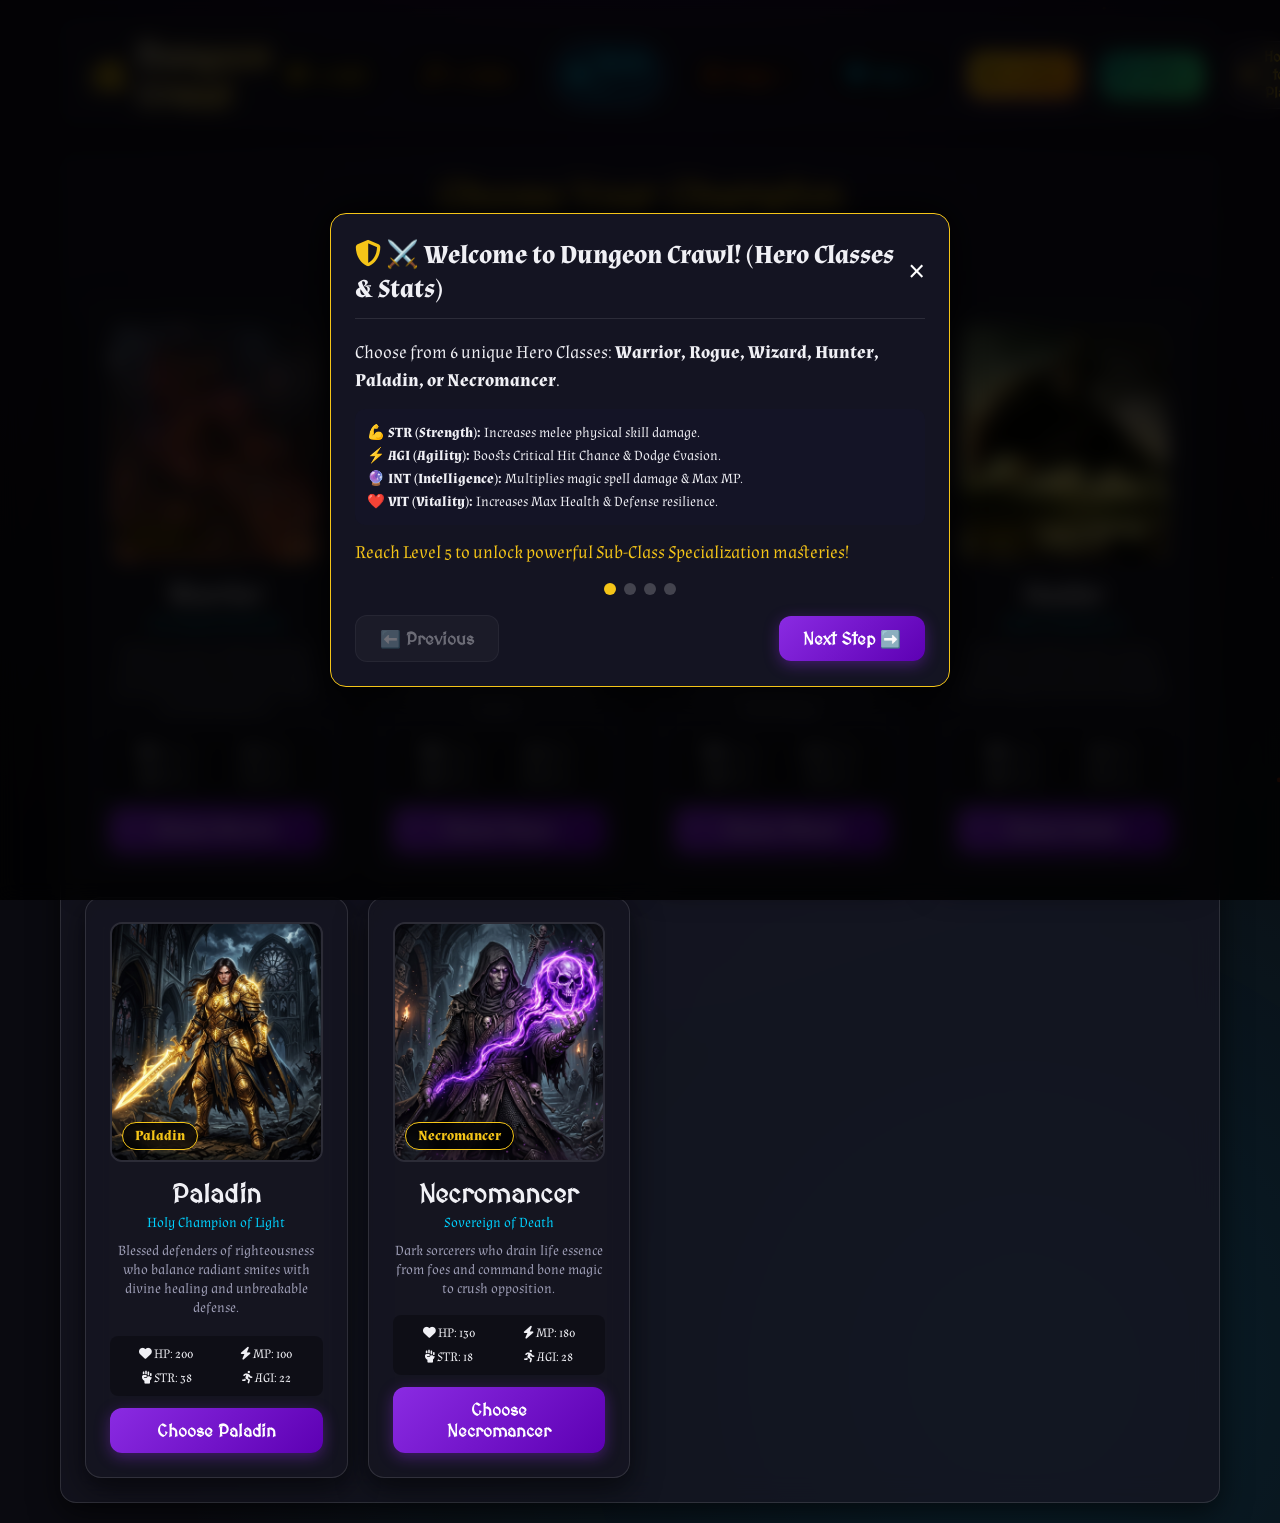
==== commit 734a60bd: "Fix hero select broken image paths, replace native dialogs with custom glass overlays, and consolida" ====
--- a/index.html
+++ b/index.html
@@ -42,14 +42,11 @@
         <button class="btn btn-primary" onclick="GameManager.openInventoryModal()" style="padding: 6px 14px; font-size: 0.85rem; background: linear-gradient(135deg, #f5c518 0%, #ff8c00 100%); color: #000; font-weight: 800;">
           <i class="fas fa-briefcase"></i> Inventory
         </button>
+        <button class="btn btn-potion" onclick="GameManager.openSettingsModal()" style="padding: 6px 14px; font-size: 0.85rem;">
+          <i class="fas fa-cog"></i> Settings
+        </button>
         <button class="btn btn-secondary" onclick="TutorialEngine.openTutorial(0)" style="padding: 6px 14px; font-size: 0.85rem; color:var(--gold);">
           <i class="fas fa-question-circle"></i> How to Play
-        </button>
-        <button class="btn btn-potion" onclick="GameManager.openSaveLoadModal()" style="padding: 6px 14px; font-size: 0.85rem;">
-          <i class="fas fa-save"></i> Save / Load
-        </button>
-        <button class="btn btn-secondary" id="audio-btn" onclick="GameManager.toggleMuteAudio()" style="padding: 6px 14px; font-size: 0.85rem;">
-          <i class="fas fa-volume-up"></i> Sound ON
         </button>
       </div>
     </header>
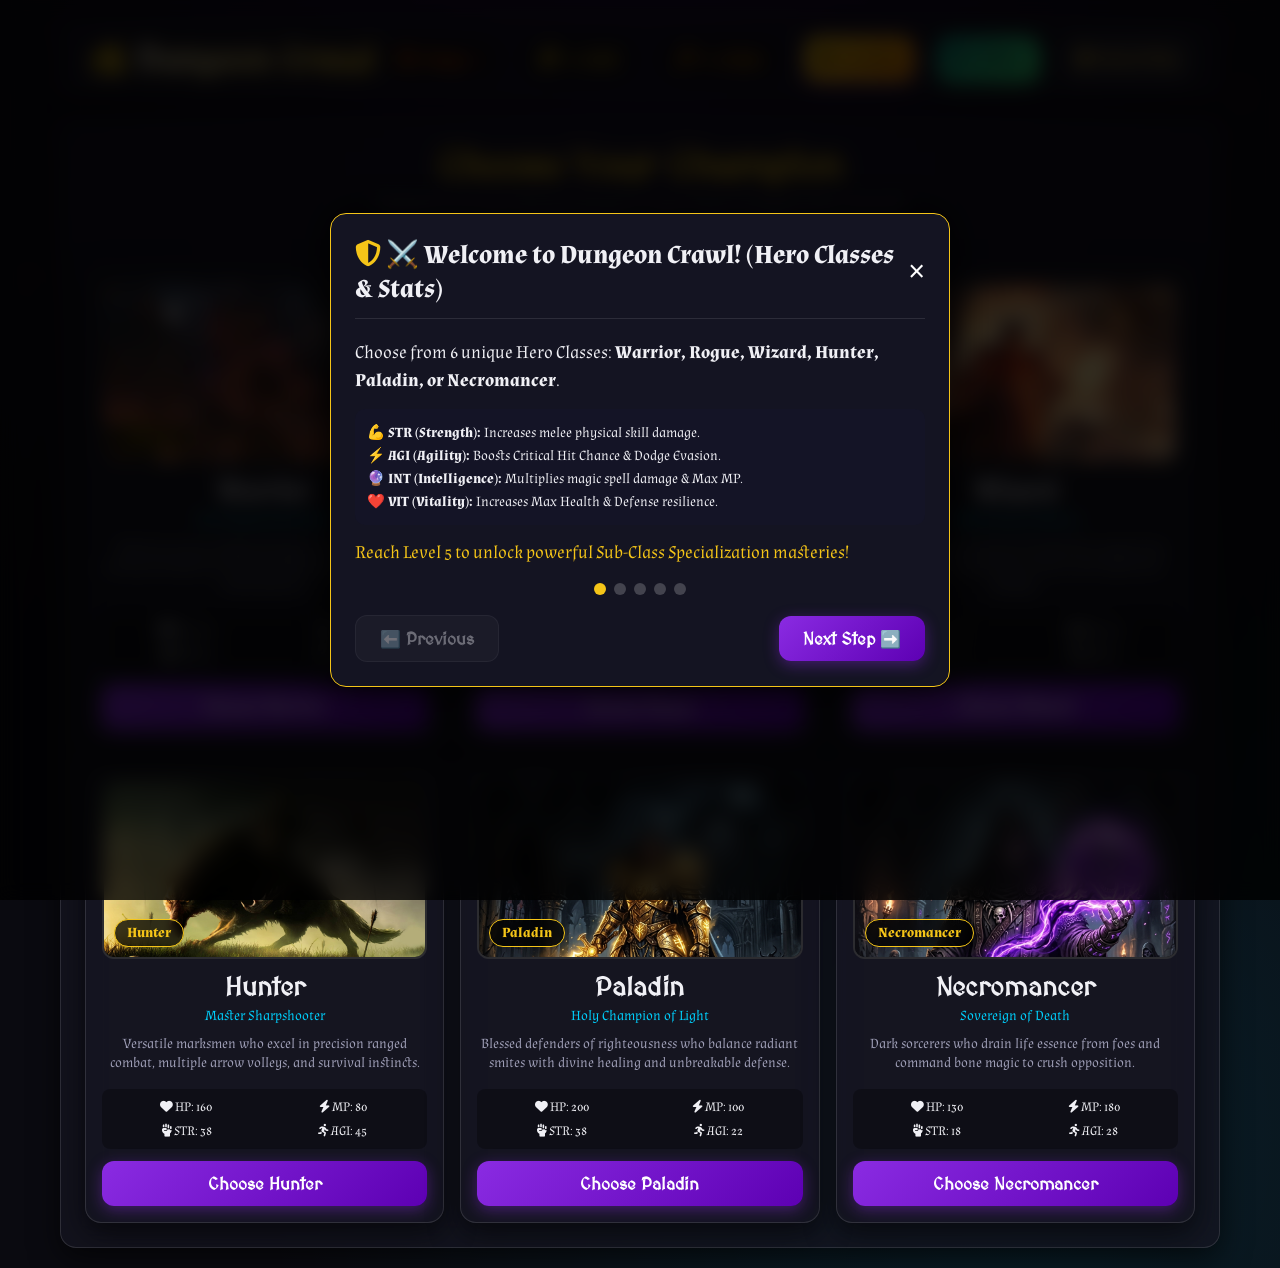
==== commit 7292becf: "Fix hero select 3x2 grid, add soft ambient dark soundtrack, clean top header bar to single row, remo" ====
--- a/index.html
+++ b/index.html
@@ -24,20 +24,14 @@
       </div>
 
       <div class="header-stats">
+        <div class="stat-chip stage-badge">
+          <i class="fas fa-dungeon"></i> Stage <span id="hdr-stage">1</span>
+        </div>
         <div class="stat-chip gold-badge">
           <i class="fas fa-coins"></i> <span id="hdr-gold">0</span> Gold
         </div>
-        <div class="stat-chip coin-badge" onclick="GameManager.openUpgradeModal()" style="cursor:pointer;">
+        <div class="stat-chip coin-badge" onclick="GameManager.openInventoryModal('gear')" style="cursor:pointer;">
           <i class="fas fa-hammer"></i> <span id="hdr-coins">0</span> Coins
-        </div>
-        <div class="stat-chip world-badge" onclick="GameManager.openSaveLoadModal()" style="cursor:pointer; background:rgba(0,180,255,0.2); border:1px solid #00b4ff; color:#00e5ff; font-weight:700;">
-          <i class="fas fa-globe"></i> <span id="hdr-world">World 1</span>
-        </div>
-        <div class="stat-chip stage-badge">
-          <i class="fas fa-dungeon"></i> Stage <span id="hdr-stage">1</span>
-        </div>
-        <div class="stat-chip high-badge">
-          <i class="fas fa-trophy"></i> Best: <span id="hdr-high">1</span>
         </div>
         <button class="btn btn-primary" onclick="GameManager.openInventoryModal()" style="padding: 6px 14px; font-size: 0.85rem; background: linear-gradient(135deg, #f5c518 0%, #ff8c00 100%); color: #000; font-weight: 800;">
           <i class="fas fa-briefcase"></i> Inventory
--- a/Game design.css
+++ b/Game design.css
@@ -298,10 +298,11 @@
     margin: 0 auto;
 }
 
-.hero-grid {
+.hero-class-grid, .hero-grid {
     display: grid;
-    grid-template-columns: repeat(auto-fit, minmax(260px, 1fr));
-    gap: 20px;
+    grid-template-columns: repeat(3, 1fr);
+    gap: 16px;
+    width: 100%;
 }
 
 .hero-card {
@@ -313,30 +314,35 @@
     transition: all 0.3s ease;
     position: relative;
     overflow: hidden;
+    padding: 16px;
 }
 
 .hero-card:hover {
-    transform: translateY(-8px);
+    transform: translateY(-6px);
     border-color: var(--gold);
     box-shadow: 0 12px 35px var(--gold-glow);
 }
 
-.hero-img-wrapper {
+.hero-avatar, .hero-img-wrapper {
     position: relative;
     width: 100%;
-    height: 240px;
+    height: 180px;
     border-radius: 12px;
     overflow: hidden;
-    margin-bottom: 16px;
-    border: 2px solid rgba(255, 255, 255, 0.1);
-}
-
-.hero-portrait {
-    width: 100%; height: 100%;
+    margin-bottom: 12px;
+    border: 2px solid rgba(255, 255, 255, 0.15);
+    background: rgba(0, 0, 0, 0.6);
+}
+
+.hero-avatar img, .hero-portrait {
+    width: 100%;
+    height: 100%;
     object-fit: cover;
+    object-position: top;
     transition: transform 0.4s ease;
 }
 
+.hero-card:hover .hero-avatar img,
 .hero-card:hover .hero-portrait { transform: scale(1.08); }
 
 .hero-badge {
@@ -480,9 +486,11 @@
 .bar-label {
     display: flex;
     justify-content: space-between;
-    font-size: 0.8rem;
-    font-weight: 700;
+    font-size: 0.95rem;
+    font-weight: 900;
     margin-bottom: 4px;
+    color: #ffffff;
+    text-shadow: 0 1px 3px #000, 0 0 6px #000;
 }
 
 .bar-bg {
@@ -1033,16 +1041,37 @@
     transform: translateY(-2px) scale(0.98);
 }
 
+/* Custom Dark Glass Scrollbars */
+::-webkit-scrollbar {
+    width: 8px;
+    height: 8px;
+}
+
+::-webkit-scrollbar-track {
+    background: rgba(10, 10, 20, 0.8);
+    border-radius: 4px;
+}
+
+::-webkit-scrollbar-thumb {
+    background: linear-gradient(180deg, var(--gold) 0%, #ff8c00 100%);
+    border-radius: 4px;
+    border: 1px solid rgba(0, 0, 0, 0.5);
+}
+
+::-webkit-scrollbar-thumb:hover {
+    background: linear-gradient(180deg, #ffe066 0%, #ffa500 100%);
+}
+
 /* Mana / Elixir Drop Badge (Top-Left of Clash Card) */
 .clash-elixir-badge {
     position: absolute;
     top: 6px;
     left: 6px;
     background: linear-gradient(135deg, #00c6ff 0%, #0072ff 100%);
-    color: #fff;
+    color: #ffffff;
     font-weight: 900;
-    font-size: 0.78rem;
-    padding: 3px 8px;
+    font-size: 0.85rem;
+    padding: 3px 9px;
     border-radius: 12px;
     border: 1px solid rgba(255, 255, 255, 0.4);
     box-shadow: 0 2px 8px rgba(0, 114, 255, 0.6);
@@ -1243,6 +1272,85 @@
     }
 }
 
-
-
-
+/* ==========================================================================
+   DARK FANTASY ITEM ART & CLICK-TO-INSPECT POPOVER TOOLTIP STYLES
+   ========================================================================== */
+
+/* Relative card container for ⭐ inspection star */
+.relative-item-card {
+    position: relative;
+    overflow: visible !important;
+}
+
+/* ⭐ Star Inspection Badge Button */
+.item-inspect-star-btn {
+    position: absolute;
+    top: 8px;
+    left: 8px;
+    background: rgba(10, 10, 20, 0.85);
+    border: 1px solid var(--gold);
+    border-radius: 50%;
+    width: 26px;
+    height: 26px;
+    font-size: 0.8rem;
+    line-height: 1;
+    display: flex;
+    align-items: center;
+    justify-content: center;
+    cursor: pointer;
+    z-index: 12;
+    transition: transform 0.2s cubic-bezier(0.175, 0.885, 0.32, 1.275), box-shadow 0.2s ease;
+    box-shadow: 0 2px 8px rgba(0,0,0,0.8);
+}
+
+.item-inspect-star-btn:hover {
+    transform: scale(1.25);
+    box-shadow: 0 0 12px var(--gold-glow);
+    border-color: #fff;
+}
+
+/* Item Image Icon Frame */
+.item-icon-frame {
+    width: 68px;
+    height: 68px;
+    border-radius: 12px;
+    border: 2px solid var(--gold);
+    overflow: hidden;
+    background: radial-gradient(circle, rgba(40,30,60,0.9) 0%, rgba(10,8,20,0.95) 100%);
+    box-shadow: 0 4px 14px rgba(0, 0, 0, 0.7), inset 0 0 10px rgba(245, 197, 24, 0.2);
+    margin: 0 auto 10px auto;
+    display: flex;
+    align-items: center;
+    justify-content: center;
+}
+
+.item-icon-img {
+    width: 100%;
+    height: 100%;
+    object-fit: cover;
+    transition: transform 0.3s ease;
+}
+
+.upgrade-card:hover .item-icon-img,
+.glass-panel:hover .item-icon-img {
+    transform: scale(1.08);
+}
+
+/* Reusable Dark-Glass Item Info Popover Tooltip */
+.item-popover-box {
+    position: fixed;
+    z-index: 999999;
+    width: 300px;
+    padding: 14px 16px;
+    background: rgba(12, 10, 22, 0.97);
+    backdrop-filter: blur(16px);
+    -webkit-backdrop-filter: blur(16px);
+    border: 1px solid var(--gold);
+    box-shadow: 0 12px 35px rgba(0, 0, 0, 0.95), 0 0 25px var(--gold-glow);
+    border-radius: 14px;
+    pointer-events: auto;
+}
+
+
+
+
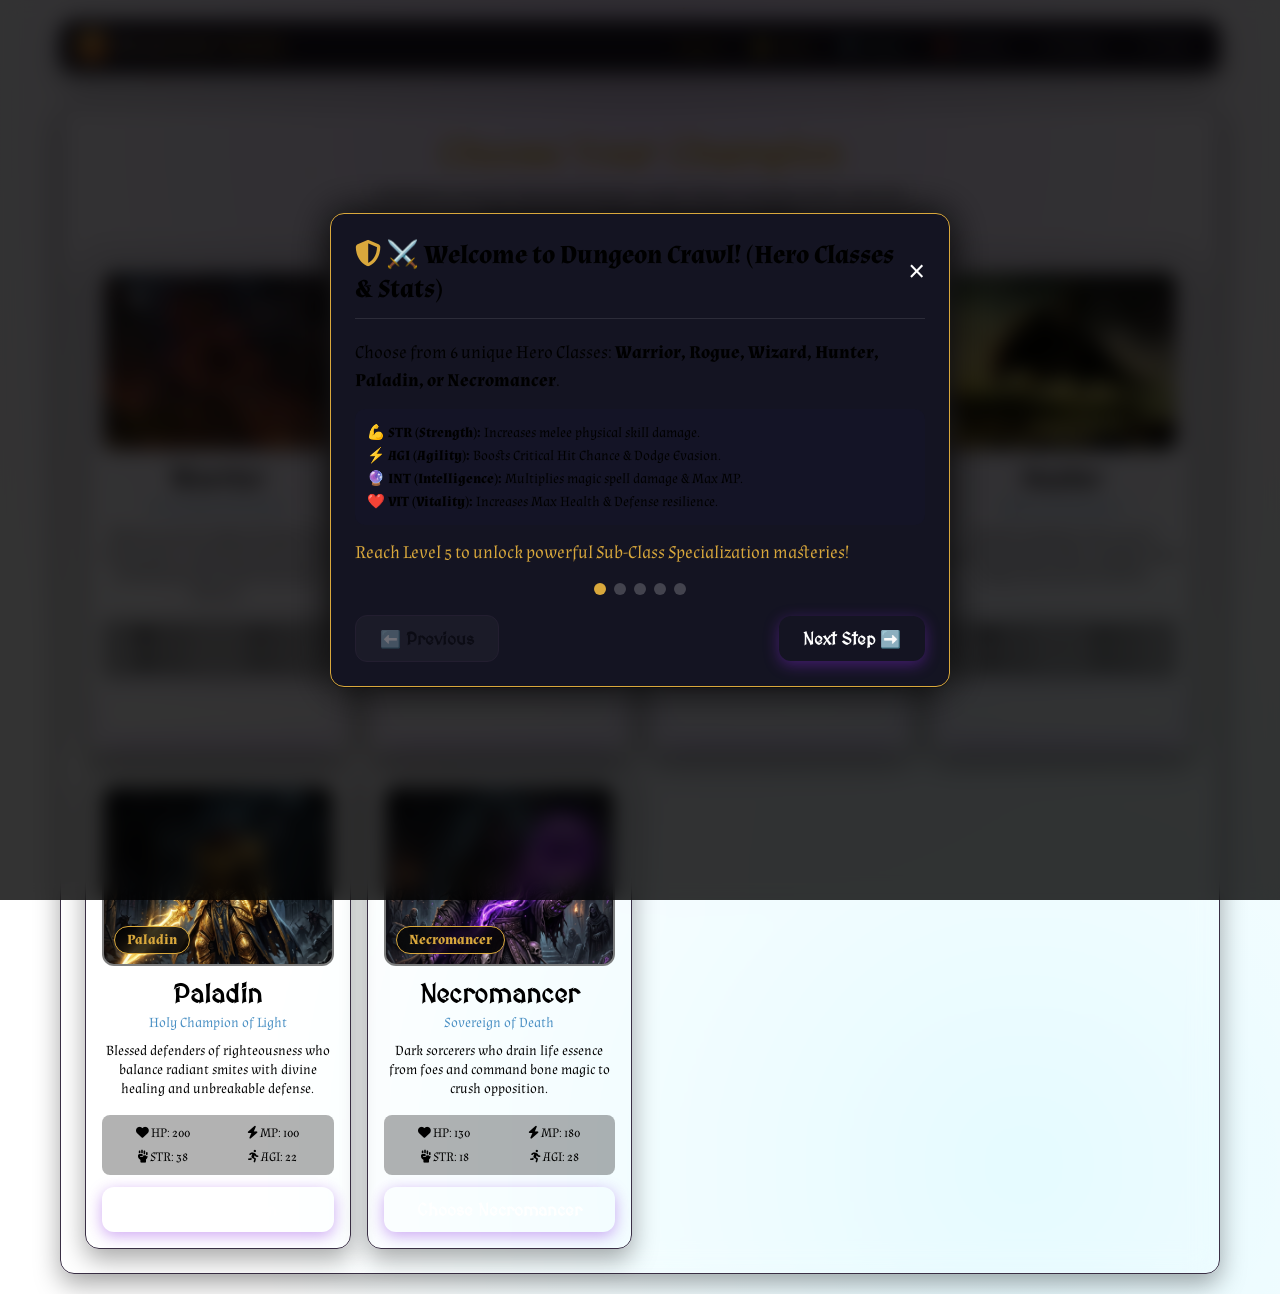
==== commit 23b3dbc8: "Complete Dark Fantasy UI Redesign with Cinzel fonts, rune frame panels, conduit stat bars, and ancho" ====
--- a/index.html
+++ b/index.html
@@ -7,6 +7,8 @@
   <title>Dungeon Crawl - Dark Fantasy RPG</title>
   
   <!-- FontAwesome Icons & Google Fonts -->
+  <link rel="preconnect" href="https://fonts.googleapis.com">
+  <link href="https://fonts.googleapis.com/css2?family=Cinzel:wght@500;700;900&family=Inter:wght@400;500;600;700&family=JetBrains+Mono:wght@500;700&display=swap" rel="stylesheet">
   <link rel="stylesheet" href="https://cdnjs.cloudflare.com/ajax/libs/font-awesome/6.4.0/css/all.min.css">
   <link rel="stylesheet" href="Game design.css">
 </head>
@@ -17,31 +19,19 @@
 
   <div class="game-container">
     <!-- Top Navigation Header -->
-    <header class="game-header glass-panel">
-      <div class="brand">
-        <i class="fas fa-dragon" style="font-size: 1.8rem; color: var(--gold);"></i>
-        <h1>Dungeon Crawl</h1>
+    <header class="game-header panel" style="padding:10px 16px; margin-bottom:14px; display:flex; justify-content:space-between; align-items:center; flex-wrap:wrap; gap:10px;">
+      <div class="brand" style="display:flex; align-items:center; gap:8px;">
+        <div class="crest" style="width:30px; height:30px; border-radius:8px; background:linear-gradient(160deg,var(--gold-bright),var(--ember)); display:flex; align-items:center; justify-content:center; font-size:16px;">⚔</div>
+        <h1 style="font-family:var(--font-display); font-weight:700; font-size:18px; color:var(--ink); margin:0;">Dungeon Crawl</h1>
       </div>
 
-      <div class="header-stats">
-        <div class="stat-chip stage-badge">
-          <i class="fas fa-dungeon"></i> Stage <span id="hdr-stage">1</span>
-        </div>
-        <div class="stat-chip gold-badge">
-          <i class="fas fa-coins"></i> <span id="hdr-gold">0</span> Gold
-        </div>
-        <div class="stat-chip coin-badge" onclick="GameManager.openInventoryModal('gear')" style="cursor:pointer;">
-          <i class="fas fa-hammer"></i> <span id="hdr-coins">0</span> Coins
-        </div>
-        <button class="btn btn-primary" onclick="GameManager.openInventoryModal()" style="padding: 6px 14px; font-size: 0.85rem; background: linear-gradient(135deg, #f5c518 0%, #ff8c00 100%); color: #000; font-weight: 800;">
-          <i class="fas fa-briefcase"></i> Inventory
-        </button>
-        <button class="btn btn-potion" onclick="GameManager.openSettingsModal()" style="padding: 6px 14px; font-size: 0.85rem;">
-          <i class="fas fa-cog"></i> Settings
-        </button>
-        <button class="btn btn-secondary" onclick="TutorialEngine.openTutorial(0)" style="padding: 6px 14px; font-size: 0.85rem; color:var(--gold);">
-          <i class="fas fa-question-circle"></i> How to Play
-        </button>
+      <div class="header-stats" style="display:flex; gap:8px; align-items:center; flex-wrap:wrap;">
+        <div class="pill stage-badge" style="color:var(--gold);">Stage <span id="hdr-stage">1</span></div>
+        <div class="pill gold-c">🪙 <span id="hdr-gold">0</span> Gold</div>
+        <div class="pill coin-c" onclick="GameManager.openInventoryModal('gear')" style="cursor:pointer;">💎 <span id="hdr-coins">0</span> Coins</div>
+        <button class="icon-btn" onclick="GameManager.openInventoryModal()" style="padding:6px 12px;">🎒 Inventory</button>
+        <button class="icon-btn" onclick="GameManager.openSettingsModal()" style="padding:6px 12px;">⚙ Settings</button>
+        <button class="icon-btn" onclick="TutorialEngine.openTutorial(0)" style="padding:6px 12px;">❔ Guide</button>
       </div>
     </header>
 
--- a/Game design.css
+++ b/Game design.css
@@ -2,22 +2,31 @@
 @import url('https://fonts.googleapis.com/css2?family=MedievalSharp&family=Almendra:ital,wght@0,400;0,700;1,400&family=Cinzel:wght@700;900&display=swap');
 
 :root {
-    --bg-dark: #0a0a10;
-    --bg-card: rgba(22, 22, 34, 0.75);
-    --gold: #f5c518;
-    --gold-glow: rgba(245, 197, 24, 0.4);
-    --primary: #8a2be2;
-    --primary-hover: #9b42f5;
-    --crimson: #ff2a5f;
-    --crimson-glow: rgba(255, 42, 95, 0.5);
-    --mana-blue: #00d2ff;
-    --mana-glow: rgba(0, 210, 255, 0.4);
-    --heal-green: #00ff9d;
-    --text-main: #f0f0f5;
-    --text-muted: #a0a0b8;
-    --glass-border: rgba(255, 255, 255, 0.12);
-    --radius: 16px;
-    --shadow: 0 10px 30px rgba(0, 0, 0, 0.6);
+    --bg-void:      #0b0912;
+    --bg-panel:     #17121e;
+    --bg-panel-2:   #1e1826;
+    --bg-inset:     #100c17;
+    --border-rune:  #3a2f45;
+    --gold:         #d9a83c;
+    --gold-bright:  #f0c563;
+    --gold-dim:     #7a6430;
+    --gold-glow:    rgba(217, 168, 60, 0.4);
+    --blood:        #c1394a;
+    --blood-dim:    #5e2028;
+    --arcane:       #4a90c4;
+    --arcane-dim:   #23425a;
+    --ember:        #dd6b2c;
+    --ink:          #ece3d2;
+    --ink-dim:      #a89bb0;
+    --ink-faint:    #6d6278;
+    --font-display: 'Cinzel', serif;
+    --font-body:    'Inter', sans-serif;
+    --font-mono:    'JetBrains Mono', monospace;
+    --mana-blue:    #4a90c4;
+    --crimson:      #c1394a;
+    --glass-border: #3a2f45;
+    --radius:       14px;
+    --shadow:       0 10px 26px rgba(0,0,0,.35);
 }
 
 * {
@@ -300,9 +309,20 @@
 
 .hero-class-grid, .hero-grid {
     display: grid;
-    grid-template-columns: repeat(3, 1fr);
+    grid-template-columns: repeat(auto-fit, minmax(220px, 1fr));
     gap: 16px;
     width: 100%;
+}
+
+@media (max-width: 640px) {
+    .hero-class-grid, .hero-grid {
+        grid-template-columns: 1fr;
+        gap: 14px;
+    }
+    
+    .hero-avatar, .hero-img-wrapper {
+        height: 160px;
+    }
 }
 
 .hero-card {
@@ -1351,6 +1371,557 @@
     pointer-events: auto;
 }
 
-
-
-
+/* Clash Royale Zero-Scroll Battle Arena System */
+.battle-arena {
+    display: flex;
+    flex-direction: column;
+    gap: 10px;
+    width: 100%;
+    max-height: calc(100vh - 80px);
+    overflow: hidden;
+    justify-content: space-between;
+}
+
+.clash-battle-stage {
+    display: flex;
+    align-items: center;
+    justify-content: space-between;
+    gap: 10px;
+    background: rgba(15, 12, 30, 0.7);
+    border: 1px solid var(--glass-border);
+    border-radius: 16px;
+    padding: 10px 14px;
+    box-shadow: inset 0 0 20px rgba(0, 0, 0, 0.6);
+}
+
+.clash-unit-card {
+    display: flex;
+    align-items: center;
+    gap: 12px;
+    flex: 1;
+    min-width: 0;
+}
+
+.clash-portrait-box {
+    position: relative;
+    width: 58px;
+    height: 58px;
+    border-radius: 12px;
+    overflow: hidden;
+    border: 2px solid var(--gold);
+    flex-shrink: 0;
+    box-shadow: 0 4px 12px rgba(0, 0, 0, 0.8);
+}
+
+.clash-portrait-box img {
+    width: 100%;
+    height: 100%;
+    object-fit: cover;
+}
+
+.clash-unit-details {
+    flex: 1;
+    min-width: 0;
+}
+
+.clash-unit-title {
+    font-family: 'MedievalSharp', cursive;
+    font-size: 1rem;
+    font-weight: 800;
+    color: var(--gold);
+    white-space: nowrap;
+    overflow: hidden;
+    text-overflow: ellipsis;
+    margin-bottom: 4px;
+}
+
+.clash-vs-badge {
+    width: 36px;
+    height: 36px;
+    border-radius: 50%;
+    background: linear-gradient(135deg, #1f1f2e 0%, #0a0a12 100%);
+    border: 2px solid var(--gold);
+    display: flex;
+    align-items: center;
+    justify-content: center;
+    font-family: 'MedievalSharp', cursive;
+    font-weight: 900;
+    font-size: 0.85rem;
+    color: var(--gold);
+    box-shadow: 0 0 14px var(--gold-glow);
+    flex-shrink: 0;
+}
+
+.clash-deck-header {
+    display: flex;
+    justify-content: space-between;
+    align-items: center;
+    margin-bottom: 8px;
+}
+
+.clash-mana-title {
+    font-family: 'MedievalSharp', cursive;
+    color: var(--gold);
+    font-size: 0.95rem;
+    font-weight: 700;
+}
+
+.clash-potions-row {
+    display: flex;
+    gap: 6px;
+}
+
+.clash-potions-row .btn {
+    padding: 5px 10px;
+    font-size: 0.78rem;
+}
+
+.clash-deck {
+    display: grid;
+    grid-template-columns: repeat(4, 1fr);
+    gap: 10px;
+}
+
+@media (max-width: 640px) {
+    .clash-deck {
+        grid-template-columns: repeat(2, 1fr);
+        gap: 8px;
+    }
+    
+    .clash-battle-stage {
+        padding: 8px;
+    }
+    
+    .clash-portrait-box {
+        width: 48px;
+        height: 48px;
+    }
+    
+    .clash-unit-title {
+        font-size: 0.85rem;
+    }
+    
+    .bar-label {
+        font-size: 0.78rem;
+    }
+}
+
+/* 4-Column Compact Grid Deck & Select-Confirm Interaction Model */
+.clash-deck-4col {
+    display: grid;
+    grid-template-columns: repeat(4, 1fr);
+    gap: 6px;
+    width: 100%;
+}
+
+.clash-skill-card {
+    width: 100%;
+    height: 78px;
+    border-radius: 12px;
+    background: radial-gradient(circle at center, rgba(40, 30, 70, 0.95) 0%, rgba(12, 10, 22, 0.98) 100%);
+    border: 1.5px solid var(--glass-border);
+    position: relative;
+    display: flex;
+    flex-direction: column;
+    align-items: center;
+    justify-content: space-between;
+    cursor: pointer;
+    transition: transform 0.2s ease, border-color 0.2s ease, box-shadow 0.2s ease;
+    overflow: hidden;
+    box-shadow: 0 4px 12px rgba(0, 0, 0, 0.7);
+    padding: 2px 0 0 0;
+}
+
+.clash-skill-card.selected {
+    border: 2px solid var(--gold);
+    box-shadow: 0 0 16px var(--gold-glow);
+    transform: translateY(-3px);
+    background: radial-gradient(circle at center, rgba(70, 50, 110, 0.95) 0%, rgba(18, 14, 32, 0.98) 100%);
+}
+
+.skill-art-container {
+    width: 100%;
+    height: 48px;
+    display: flex;
+    align-items: center;
+    justify-content: center;
+    font-size: 1.6rem;
+    color: var(--gold);
+    background: radial-gradient(circle, rgba(138, 43, 226, 0.35) 0%, transparent 70%);
+}
+
+.skill-card-footer {
+    width: 100%;
+    background: rgba(0, 0, 0, 0.9);
+    padding: 3px 2px;
+    text-align: center;
+}
+
+.skill-card-name {
+    font-weight: 800;
+    font-size: 0.7rem;
+    color: #fff;
+    white-space: nowrap;
+    overflow: hidden;
+    text-overflow: ellipsis;
+}
+
+.skill-mana-badge {
+    position: absolute;
+    top: 3px;
+    left: 3px;
+    background: linear-gradient(135deg, #00d2ff 0%, #0072ff 100%);
+    color: #fff;
+    font-weight: 900;
+    font-size: 0.65rem;
+    padding: 1px 5px;
+    border-radius: 8px;
+    box-shadow: 0 2px 6px rgba(0, 210, 255, 0.6);
+    border: 1px solid #fff;
+    z-index: 6;
+}
+
+.skill-mana-badge.free {
+    background: linear-gradient(135deg, #00ff9d 0%, #00b36b 100%);
+    color: #000;
+    box-shadow: 0 3px 8px rgba(0, 255, 157, 0.6);
+}
+
+.skill-star-btn {
+    position: absolute;
+    top: -6px;
+    right: -6px;
+    background: rgba(15, 12, 25, 0.95);
+    border: 1.5px solid var(--gold);
+    color: var(--gold);
+    font-size: 0.85rem;
+    width: 24px;
+    height: 24px;
+    border-radius: 50%;
+    display: flex;
+    align-items: center;
+    justify-content: center;
+    cursor: pointer;
+    z-index: 7;
+    transition: transform 0.2s ease, background 0.2s ease;
+    box-shadow: 0 2px 8px rgba(0,0,0,0.8);
+}
+
+.skill-star-btn:hover, .skill-star-btn.active {
+    transform: scale(1.25);
+    background: var(--gold);
+    color: #000;
+    box-shadow: 0 0 12px var(--gold-glow);
+}
+
+.skill-art-container {
+    width: 100%;
+    height: 94px;
+    display: flex;
+    align-items: center;
+    justify-content: center;
+    font-size: 2.5rem;
+    color: var(--gold);
+    background: radial-gradient(circle, rgba(138, 43, 226, 0.3) 0%, transparent 70%);
+    border-top-left-radius: 12px;
+    border-top-right-radius: 12px;
+}
+
+.skill-card-footer {
+    width: 100%;
+    background: linear-gradient(to top, rgba(0, 0, 0, 0.95) 0%, rgba(0, 0, 0, 0.6) 100%);
+    padding: 6px 4px;
+    text-align: center;
+    border-bottom-left-radius: 12px;
+    border-bottom-right-radius: 12px;
+}
+
+.skill-card-name {
+    font-weight: 900;
+    font-size: 0.78rem;
+    color: #fff;
+    text-shadow: 0 1px 3px #000;
+    white-space: nowrap;
+    overflow: hidden;
+    text-overflow: ellipsis;
+}
+
+.clash-skill-card.disabled {
+    filter: grayscale(0.85) brightness(0.5);
+    cursor: not-allowed;
+    border-color: #555;
+}
+
+.skill-lock-overlay {
+    position: absolute;
+    top: 0; left: 0; right: 0; bottom: 0;
+    background: rgba(10, 8, 20, 0.85);
+    border-radius: 14px;
+    display: flex;
+    flex-direction: column;
+    align-items: center;
+    justify-content: center;
+    color: var(--crimson);
+    font-weight: 900;
+    font-size: 0.8rem;
+    z-index: 8;
+}
+
+.skill-inspect-popover {
+    position: absolute;
+    bottom: 135px;
+    left: 50%;
+    transform: translateX(-50%);
+    width: 220px;
+    background: rgba(12, 10, 22, 0.98);
+    backdrop-filter: blur(14px);
+    -webkit-backdrop-filter: blur(14px);
+    border: 1.5px solid var(--gold);
+    box-shadow: 0 10px 30px rgba(0, 0, 0, 0.95), 0 0 20px var(--gold-glow);
+    border-radius: 12px;
+    padding: 10px 12px;
+    z-index: 999;
+    pointer-events: auto;
+    text-align: left;
+}
+
+/* =========================================================
+   DARK FANTASY REDESIGN COMPONENT STYLES
+   ========================================================= */
+
+.panel {
+    background: linear-gradient(180deg, var(--bg-panel-2), var(--bg-panel));
+    border: 1px solid var(--border-rune);
+    border-radius: 14px;
+    position: relative;
+    box-shadow: 0 1px 0 rgba(255,255,255,.03) inset, 0 10px 26px rgba(0,0,0,.35);
+}
+
+.panel::before {
+    content: "";
+    position: absolute; 
+    inset: 5px;
+    border: 1px solid rgba(217,168,60,.14);
+    border-radius: 10px;
+    pointer-events: none;
+}
+
+.eyebrow {
+    font-family: var(--font-display);
+    font-size: 11px;
+    letter-spacing: .14em;
+    text-transform: uppercase;
+    color: var(--gold);
+    display: flex;
+    align-items: center;
+    gap: 8px;
+}
+.eyebrow::before {
+    content: "";
+    width: 6px; 
+    height: 6px;
+    background: var(--gold);
+    transform: rotate(45deg);
+    display: inline-block;
+}
+
+.stat-row { 
+    display: flex; 
+    flex-direction: column; 
+    gap: 4px; 
+}
+.stat-label {
+    display: flex; 
+    justify-content: space-between; 
+    align-items: baseline;
+    font-size: 11px; 
+    font-weight: 600; 
+    letter-spacing: .05em; 
+    text-transform: uppercase;
+    color: var(--ink-dim);
+}
+.stat-label .val {
+    font-family: var(--font-mono); 
+    font-size: 12.5px; 
+    color: var(--ink); 
+    letter-spacing: 0;
+}
+
+.bar {
+    height: 10px; 
+    border-radius: 6px; 
+    background: var(--bg-inset);
+    border: 1px solid rgba(0,0,0,.5);
+    overflow: hidden;
+    position: relative;
+}
+.bar > i {
+    display: block; 
+    height: 100%; 
+    border-radius: 6px;
+    position: relative;
+    background-size: 200% 100%;
+    transition: width 0.3s ease;
+}
+.bar > i::after {
+    content: ""; 
+    position: absolute; 
+    inset: 0;
+    background: linear-gradient(90deg, transparent, rgba(255,255,255,.25), transparent);
+    width: 40%;
+    animation: sheen 3.2s ease-in-out infinite;
+}
+@media (prefers-reduced-motion: reduce){ .bar > i::after{ animation:none; } }
+@keyframes sheen{ 0%{ transform:translateX(-120%);} 100%{ transform:translateX(340%);} }
+.bar.hp > i{ background: linear-gradient(90deg, var(--blood-dim), var(--blood)); }
+.bar.mp > i{ background: linear-gradient(90deg, var(--arcane-dim), var(--arcane)); }
+
+.medallion {
+    position: relative;
+    border-radius: 50%;
+    display: flex; 
+    align-items: center; 
+    justify-content: center;
+    background: radial-gradient(circle at 35% 30%, #2c2338, #14101b);
+    border: 2px solid var(--gold-dim);
+    box-shadow: 0 0 0 3px var(--bg-void), 0 0 18px rgba(217,168,60,.15);
+    font-family: var(--font-display);
+    color: var(--gold-bright);
+    flex-shrink: 0;
+    overflow: hidden;
+}
+.medallion img {
+    width: 100%;
+    height: 100%;
+    object-fit: cover;
+    border-radius: 50%;
+}
+.medallion.enemy { 
+    border-color: #5c4a63; 
+    box-shadow: 0 0 0 3px var(--bg-void), 0 0 18px rgba(120,60,140,.18); 
+    color: #c9a8d6; 
+}
+
+.pill {
+    display: flex; 
+    align-items: center; 
+    gap: 4px;
+    background: var(--bg-inset); 
+    border: 1px solid var(--border-rune);
+    border-radius: 999px; 
+    padding: 4px 10px;
+    font-family: var(--font-mono); 
+    font-size: 11.5px; 
+    font-weight: 700;
+}
+.pill.gold-c { color: var(--gold-bright); }
+.pill.coin-c { color: #9fd6d0; }
+
+.icon-btn {
+    display: flex; 
+    align-items: center; 
+    justify-content: center; 
+    gap: 6px;
+    background: var(--bg-inset); 
+    border: 1px solid var(--border-rune);
+    border-radius: 9px; 
+    color: var(--ink-dim); 
+    font-size: 12px; 
+    font-weight: 600;
+    cursor: pointer; 
+    transition: .15s;
+}
+.icon-btn:hover { 
+    color: var(--gold-bright); 
+    border-color: var(--gold-dim); 
+}
+
+button.cta {
+    font-family: var(--font-display);
+    font-weight: 700;
+    font-size: 14px;
+    letter-spacing: .04em;
+    text-transform: uppercase;
+    color: #241a06;
+    background: linear-gradient(180deg, var(--gold-bright), var(--gold));
+    border: none;
+    border-radius: 9px;
+    padding: 13px;
+    cursor: pointer;
+    box-shadow: 0 2px 0 var(--gold-dim), 0 6px 16px rgba(217,168,60,.25);
+    width: 100%;
+    transition: transform 0.1s ease, box-shadow 0.1s ease;
+}
+button.cta:active { 
+    transform: translateY(1px); 
+    box-shadow: 0 1px 0 var(--gold-dim); 
+}
+button.cta:disabled {
+    background: #3a3040;
+    color: var(--ink-faint);
+    cursor: not-allowed;
+    box-shadow: none;
+}
+
+/* Mobile & Desktop View Layouts */
+.dock {
+    background: linear-gradient(180deg, #1c1626, #120e19 40%);
+    border-top: 1px solid var(--border-rune);
+    border-radius: 20px 20px 0 0;
+    padding: 12px 14px 16px;
+    box-shadow: 0 -12px 24px rgba(0,0,0,.35);
+}
+
+.dock-head { 
+    display: flex; 
+    justify-content: space-between; 
+    align-items: center; 
+    margin-bottom: 9px; 
+}
+.dock-head .mana { 
+    display: flex; 
+    align-items: center; 
+    gap: 6px; 
+}
+.dock-head .mana-val { 
+    font-family: var(--font-mono); 
+    font-size: 12px; 
+    color: var(--arcane); 
+    font-weight: 700; 
+}
+.dock-head .badges { 
+    display: flex; 
+    gap: 6px; 
+}
+.badge-sm {
+    padding: 2px 8px;
+    border-radius: 7px;
+    display: flex; 
+    align-items: center; 
+    justify-content: center;
+    font-size: 11px; 
+    font-weight: 700; 
+    font-family: var(--font-mono);
+    background: var(--bg-inset); 
+    border: 1px solid var(--border-rune); 
+    color: var(--ink-dim);
+    cursor: pointer;
+}
+.badge-sm:hover {
+    border-color: var(--gold);
+    color: var(--gold-bright);
+}
+
+/* Desktop 3-Column Arena Layout */
+@media (min-width: 840px) {
+    .d-body { 
+        display: grid; 
+        grid-template-columns: 260px 1fr 300px; 
+        gap: 18px; 
+        align-items: start; 
+    }
+}
+
+
+
+
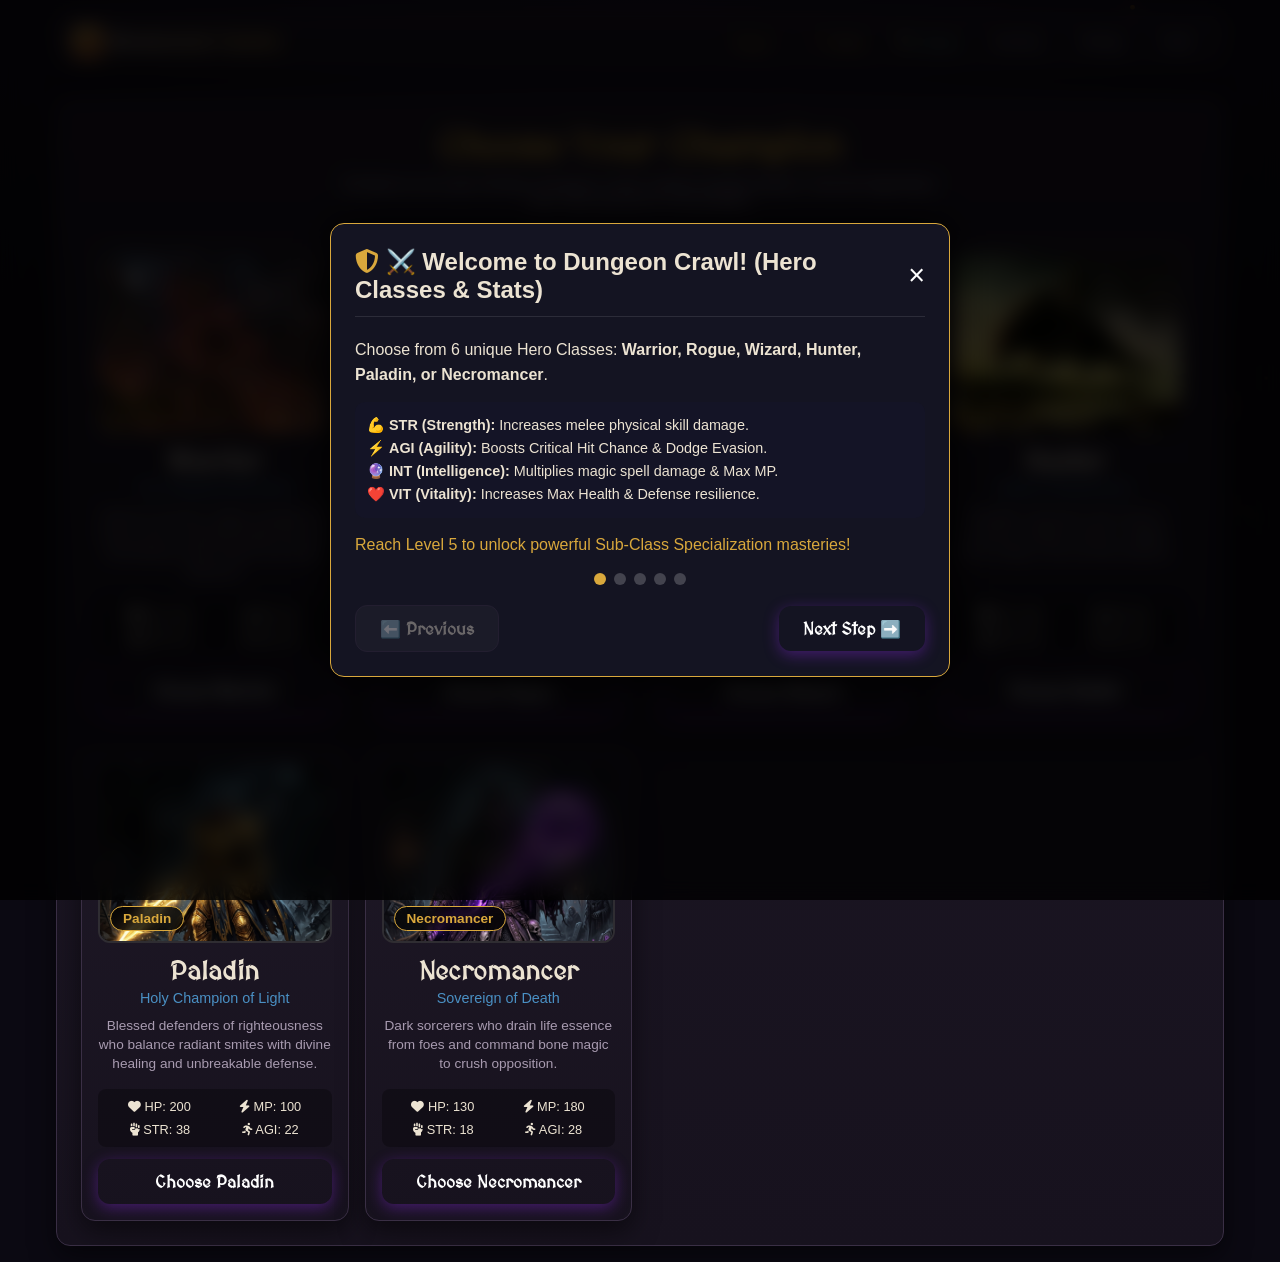
==== commit e7ac7cc8: "Replace all emojis across battle deck, header, and hero selection with pure RPG item artwork images" ====
--- a/index.html
+++ b/index.html
@@ -21,17 +21,19 @@
     <!-- Top Navigation Header -->
     <header class="game-header panel" style="padding:10px 16px; margin-bottom:14px; display:flex; justify-content:space-between; align-items:center; flex-wrap:wrap; gap:10px;">
       <div class="brand" style="display:flex; align-items:center; gap:8px;">
-        <div class="crest" style="width:30px; height:30px; border-radius:8px; background:linear-gradient(160deg,var(--gold-bright),var(--ember)); display:flex; align-items:center; justify-content:center; font-size:16px;">⚔</div>
+        <div class="crest" style="width:30px; height:30px; border-radius:8px; background:linear-gradient(160deg,var(--gold-bright),var(--ember)); display:flex; align-items:center; justify-content:center; font-size:16px;">
+          <i class="fas fa-dragon" style="color:#000; font-size:14px;"></i>
+        </div>
         <h1 style="font-family:var(--font-display); font-weight:700; font-size:18px; color:var(--ink); margin:0;">Dungeon Crawl</h1>
       </div>
 
       <div class="header-stats" style="display:flex; gap:8px; align-items:center; flex-wrap:wrap;">
         <div class="pill stage-badge" style="color:var(--gold);">Stage <span id="hdr-stage">1</span></div>
-        <div class="pill gold-c">🪙 <span id="hdr-gold">0</span> Gold</div>
-        <div class="pill coin-c" onclick="GameManager.openInventoryModal('gear')" style="cursor:pointer;">💎 <span id="hdr-coins">0</span> Coins</div>
-        <button class="icon-btn" onclick="GameManager.openInventoryModal()" style="padding:6px 12px;">🎒 Inventory</button>
-        <button class="icon-btn" onclick="GameManager.openSettingsModal()" style="padding:6px 12px;">⚙ Settings</button>
-        <button class="icon-btn" onclick="TutorialEngine.openTutorial(0)" style="padding:6px 12px;">❔ Guide</button>
+        <div class="pill gold-c"><img src="characters imgs/items/ruby_gem.jpg" style="width:14px; height:14px; border-radius:50%; object-fit:cover;"> <span id="hdr-gold">0</span> Gold</div>
+        <div class="pill coin-c" onclick="GameManager.openInventoryModal('gear')" style="cursor:pointer;"><img src="characters imgs/items/diamond_gem.jpg" style="width:14px; height:14px; border-radius:50%; object-fit:cover;"> <span id="hdr-coins">0</span> Coins</div>
+        <button class="icon-btn" onclick="GameManager.openInventoryModal()" style="padding:6px 12px;">Inventory</button>
+        <button class="icon-btn" onclick="GameManager.openSettingsModal()" style="padding:6px 12px;">Settings</button>
+        <button class="icon-btn" onclick="TutorialEngine.openTutorial(0)" style="padding:6px 12px;">Guide</button>
       </div>
     </header>
 
--- a/Game design.css
+++ b/Game design.css
@@ -2,6 +2,8 @@
 @import url('https://fonts.googleapis.com/css2?family=MedievalSharp&family=Almendra:ital,wght@0,400;0,700;1,400&family=Cinzel:wght@700;900&display=swap');
 
 :root {
+    --bg-dark:      #0b0912;
+    --bg-card:      #17121e;
     --bg-void:      #0b0912;
     --bg-panel:     #17121e;
     --bg-panel-2:   #1e1826;
@@ -19,6 +21,8 @@
     --ink:          #ece3d2;
     --ink-dim:      #a89bb0;
     --ink-faint:    #6d6278;
+    --text-main:    #ece3d2;
+    --text-muted:   #a89bb0;
     --font-display: 'Cinzel', serif;
     --font-body:    'Inter', sans-serif;
     --font-mono:    'JetBrains Mono', monospace;
@@ -37,13 +41,10 @@
 }
 
 body {
-    background-color: var(--bg-dark);
-    background-image: 
-        radial-gradient(circle at 50% 10%, rgba(138, 43, 226, 0.18) 0%, transparent 60%),
-        radial-gradient(circle at 80% 90%, rgba(0, 210, 255, 0.1) 0%, transparent 50%);
-    color: var(--text-main);
-    font-family: 'Almendra', serif;
-    font-size: 1.1rem;
+    background-color: #0b0912;
+    background: radial-gradient(ellipse 120% 80% at 50% -10%, #241a30 0%, #0b0912 60%);
+    color: var(--ink);
+    font-family: var(--font-body);
     min-height: 100vh;
     overflow-x: hidden;
 }
@@ -57,23 +58,21 @@
 }
 
 .game-container {
-    position: relative;
-    z-index: 1;
     max-width: 1200px;
     margin: 0 auto;
-    padding: 20px;
+    padding: 16px;
     display: flex;
     flex-direction: column;
-    gap: 20px;
+    gap: 16px;
 }
 
 .glass-panel {
-    background: var(--bg-card);
+    background: linear-gradient(180deg, var(--bg-panel-2), var(--bg-panel));
     backdrop-filter: blur(14px);
     -webkit-backdrop-filter: blur(14px);
-    border: 1px solid var(--glass-border);
-    border-radius: var(--radius);
-    box-shadow: var(--shadow);
+    border: 1px solid var(--border-rune);
+    border-radius: 14px;
+    box-shadow: 0 10px 26px rgba(0,0,0,.5);
     padding: 24px;
 }
 
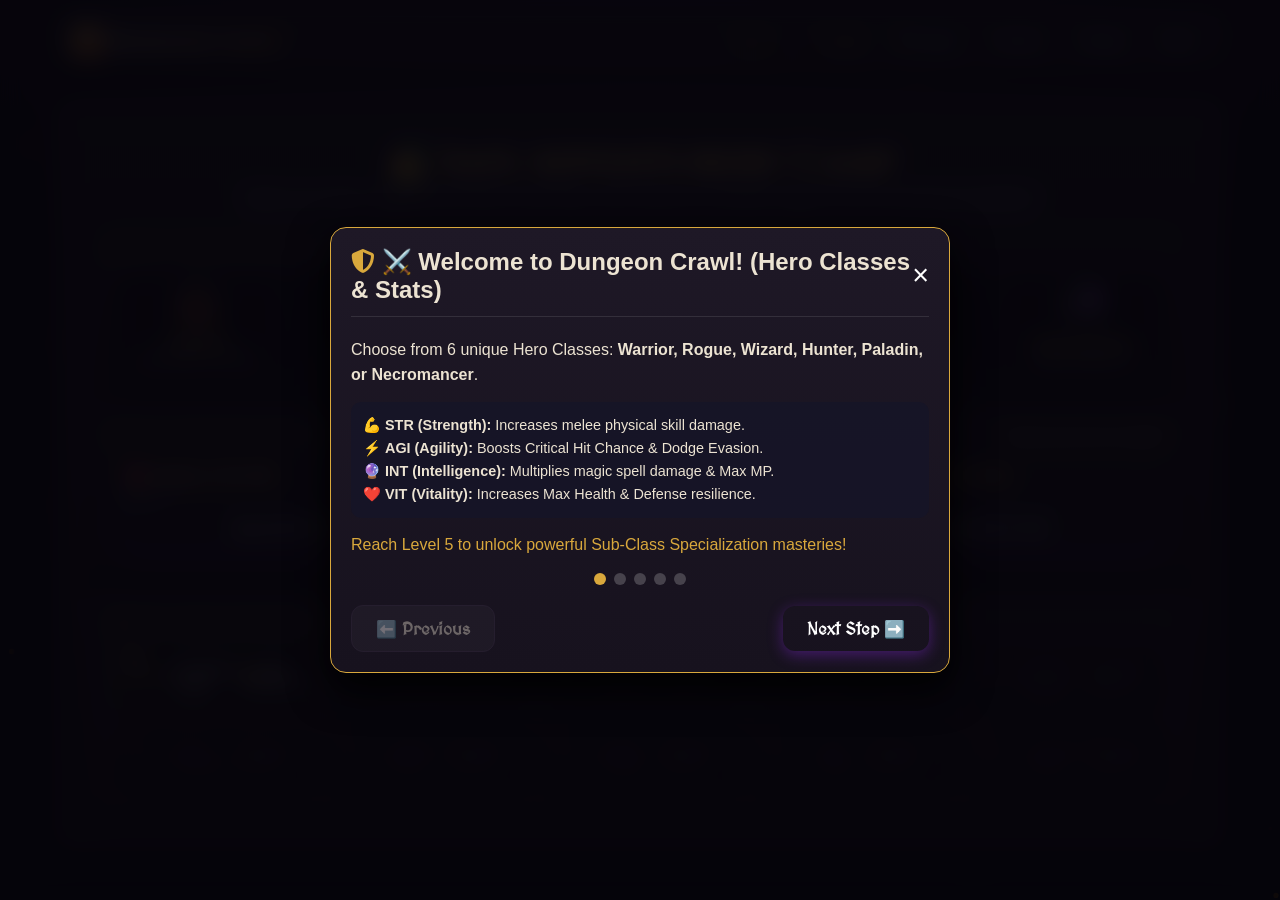
==== commit faed16a4: "Complete Full Procedural Roguelite Overhaul (10 Stages, 12 Levels/Stage, Seeded Generator, Camp Hub," ====
--- a/index.html
+++ b/index.html
@@ -166,6 +166,7 @@
   <script src="Scripts/CloudDatabase.js"></script>
   <script src="Scripts/player.js"></script>
   <script src="Scripts/enemy.js"></script>
+  <script src="Scripts/ProceduralEngine.js"></script>
   <script src="Scripts/GameManager.js"></script>
 </body>
 
--- a/Game design.css
+++ b/Game design.css
@@ -688,21 +688,38 @@
 .modal-overlay {
     position: fixed;
     top: 0; left: 0; right: 0; bottom: 0;
-    background: rgba(0, 0, 0, 0.8);
-    backdrop-filter: blur(10px);
-    z-index: 1000;
+    background: rgba(5, 4, 10, 0.88);
+    backdrop-filter: blur(12px);
+    -webkit-backdrop-filter: blur(12px);
+    z-index: 10000;
     display: flex;
     align-items: center;
     justify-content: center;
-    padding: 20px;
+    padding: 16px;
+    overflow-y: auto;
 }
 
 .modal-card {
     width: 100%;
-    max-width: 550px;
-    background: #141422;
-    border: 1px solid var(--gold);
-    box-shadow: 0 0 40px rgba(0, 0, 0, 0.9);
+    max-width: 720px;
+    max-height: 88vh;
+    overflow-y: auto;
+    overflow-x: hidden;
+    background: linear-gradient(180deg, var(--bg-panel-2), var(--bg-panel));
+    border: 1.5px solid var(--gold);
+    border-radius: 16px;
+    box-shadow: 0 15px 40px rgba(0, 0, 0, 0.95);
+    padding: 20px;
+    position: relative;
+    margin: auto;
+}
+
+.modal-card::-webkit-scrollbar {
+    width: 6px;
+}
+.modal-card::-webkit-scrollbar-thumb {
+    background: var(--gold);
+    border-radius: 4px;
 }
 
 .modal-header {
@@ -1911,6 +1928,35 @@
     color: var(--gold-bright);
 }
 
+/* Procedural Roguelite Timeline & Camp Styles */
+.active-current-slot {
+    box-shadow: 0 0 16px rgba(217,168,60,0.5);
+    background: radial-gradient(circle at 50% 50%, rgba(217,168,60,0.2) 0%, var(--bg-inset) 100%) !important;
+    animation: activeGlowPulse 2s ease-in-out infinite alternate;
+}
+
+@keyframes activeGlowPulse {
+    from { box-shadow: 0 0 10px rgba(217,168,60,0.3); }
+    to { box-shadow: 0 0 22px rgba(217,168,60,0.7); }
+}
+
+.cleared-slot {
+    background: rgba(0, 255, 170, 0.05) !important;
+}
+
+.locked-slot {
+    background: rgba(10, 8, 18, 0.6) !important;
+}
+
+.stage-unlocked-btn:hover {
+    border-color: var(--gold-bright) !important;
+    box-shadow: 0 0 12px rgba(217,168,60,0.3);
+}
+
+.selected-class {
+    box-shadow: 0 0 14px rgba(217,168,60,0.4);
+}
+
 /* Desktop 3-Column Arena Layout */
 @media (min-width: 840px) {
     .d-body { 
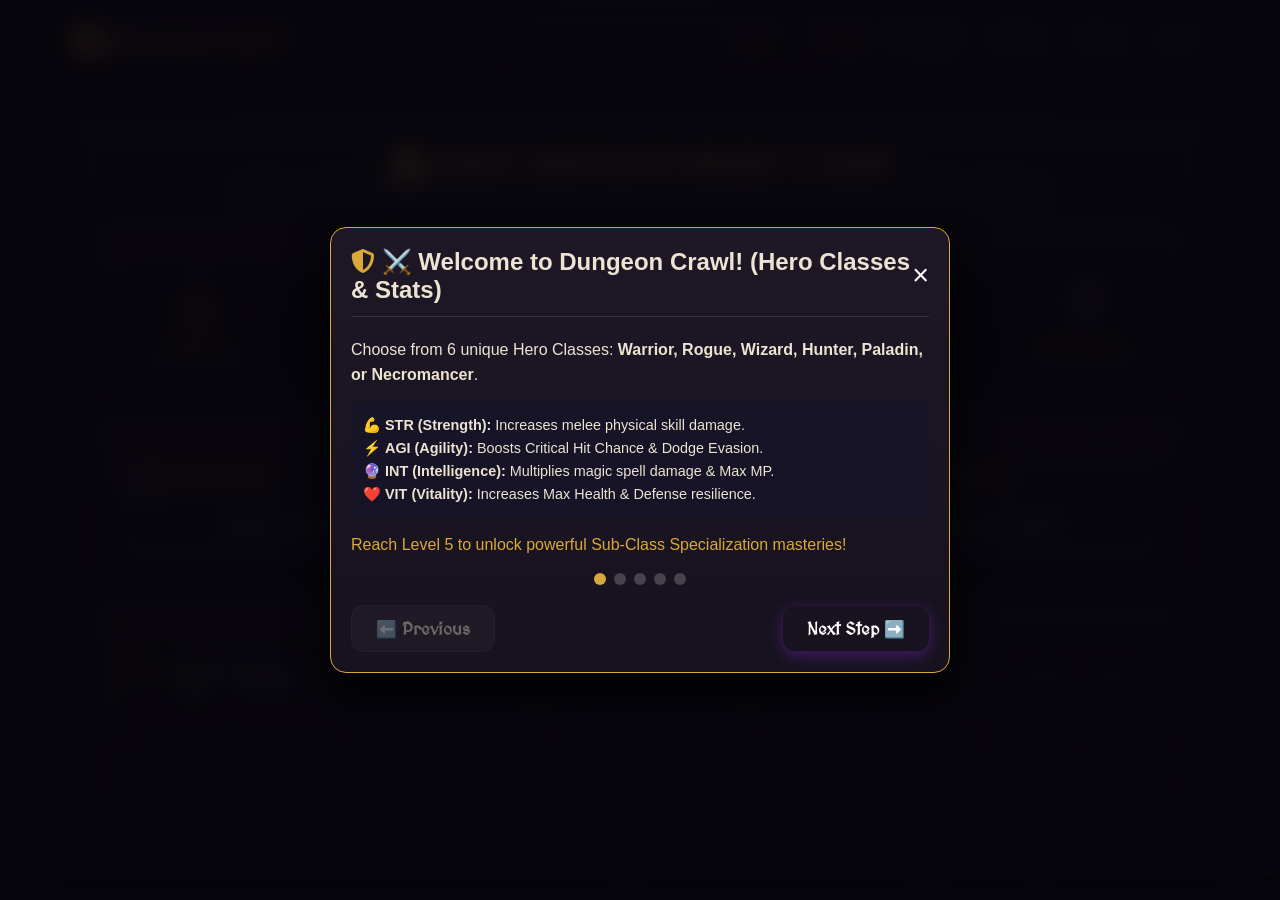
==== commit 67a42b03: "Fix duplicate HTML hero selection screen and add 600ms turn pacing delay before enemy retaliation" ====
--- a/index.html
+++ b/index.html
@@ -38,121 +38,7 @@
     </header>
 
     <!-- Dynamic Main View (Character Selection / Battle Arena) -->
-    <main id="main-view" class="glass-panel" style="min-height: 580px;">
-      <div class="hero-select-header">
-        <h2>Choose Your Champion</h2>
-        <p>Embark on an epic fantasy dungeon crawl. Defeat deadly beasts, harvest legendary loot, and ascend to immortality!</p>
-      </div>
-      <div class="hero-grid">
-        <!-- Warrior Card -->
-        <div class="hero-card glass-panel" onclick="GameManager.setGameStart('Warrior')" onmouseenter="SoundEngine.playHover()">
-          <div class="hero-img-wrapper">
-            <img src="characters imgs/player/Warrior.jpg" alt="Warrior" class="hero-portrait">
-            <div class="hero-badge">Warrior</div>
-          </div>
-          <h3>Warrior</h3>
-          <p class="hero-title">The Vanguard Berserker</p>
-          <p class="hero-desc">Warriors possess mighty strength and heavy armor, tearing through foes with devastating melee strikes and shield defenses.</p>
-          <div class="hero-stats-mini">
-            <span><i class="fas fa-heart"></i> HP: 220</span>
-            <span><i class="fas fa-bolt"></i> MP: 40</span>
-            <span><i class="fas fa-fist-raised"></i> STR: 45</span>
-            <span><i class="fas fa-running"></i> AGI: 20</span>
-          </div>
-          <button class="btn btn-primary" style="margin-top:12px; width:100%;">Choose Warrior</button>
-        </div>
-
-        <!-- Rogue Card -->
-        <div class="hero-card glass-panel" onclick="GameManager.setGameStart('Rogue')" onmouseenter="SoundEngine.playHover()">
-          <div class="hero-img-wrapper">
-            <img src="characters imgs/player/Rouge.jpg" alt="Rogue" class="hero-portrait">
-            <div class="hero-badge">Rogue</div>
-          </div>
-          <h3>Rogue</h3>
-          <p class="hero-title">Shadow Assassin</p>
-          <p class="hero-desc">Masters of speed and lethal precision. Rogues strike swiftly with high critical hit rates and deadly poisons.</p>
-          <div class="hero-stats-mini">
-            <span><i class="fas fa-heart"></i> HP: 140</span>
-            <span><i class="fas fa-bolt"></i> MP: 60</span>
-            <span><i class="fas fa-fist-raised"></i> STR: 35</span>
-            <span><i class="fas fa-running"></i> AGI: 55</span>
-          </div>
-          <button class="btn btn-primary" style="margin-top:12px; width:100%;">Choose Rogue</button>
-        </div>
-
-        <!-- Wizard Card -->
-        <div class="hero-card glass-panel" onclick="GameManager.setGameStart('Wizard')" onmouseenter="SoundEngine.playHover()">
-          <div class="hero-img-wrapper">
-            <img src="characters imgs/player/Wizard.jpg" alt="Wizard" class="hero-portrait">
-            <div class="hero-badge">Wizard</div>
-          </div>
-          <h3>Wizard</h3>
-          <p class="hero-title">Master Arcane Weaver</p>
-          <p class="hero-desc">Wizards command elemental destructive magic from afar, burning and freezing enemies with high burst damage.</p>
-          <div class="hero-stats-mini">
-            <span><i class="fas fa-heart"></i> HP: 120</span>
-            <span><i class="fas fa-bolt"></i> MP: 220</span>
-            <span><i class="fas fa-fist-raised"></i> STR: 15</span>
-            <span><i class="fas fa-running"></i> AGI: 25</span>
-          </div>
-          <button class="btn btn-primary" style="margin-top:12px; width:100%;">Choose Wizard</button>
-        </div>
-
-        <!-- Hunter Card -->
-        <div class="hero-card glass-panel" onclick="GameManager.setGameStart('Hunter')" onmouseenter="SoundEngine.playHover()">
-          <div class="hero-img-wrapper">
-            <img src="characters imgs/player/hunter.jpg" alt="Hunter" class="hero-portrait">
-            <div class="hero-badge">Hunter</div>
-          </div>
-          <h3>Hunter</h3>
-          <p class="hero-title">Master Sharpshooter</p>
-          <p class="hero-desc">Versatile marksmen who excel in precision ranged combat, multiple arrow volleys, and survival instincts.</p>
-          <div class="hero-stats-mini">
-            <span><i class="fas fa-heart"></i> HP: 160</span>
-            <span><i class="fas fa-bolt"></i> MP: 80</span>
-            <span><i class="fas fa-fist-raised"></i> STR: 38</span>
-            <span><i class="fas fa-running"></i> AGI: 45</span>
-          </div>
-          <button class="btn btn-primary" style="margin-top:12px; width:100%;">Choose Hunter</button>
-        </div>
-
-        <!-- Paladin Card -->
-        <div class="hero-card glass-panel" onclick="GameManager.setGameStart('Paladin')" onmouseenter="SoundEngine.playHover()">
-          <div class="hero-img-wrapper">
-            <img src="characters imgs/player/Paladin.jpg" alt="Paladin" class="hero-portrait">
-            <div class="hero-badge">Paladin</div>
-          </div>
-          <h3>Paladin</h3>
-          <p class="hero-title">Holy Champion of Light</p>
-          <p class="hero-desc">Blessed defenders of righteousness who balance radiant smites with divine healing and unbreakable defense.</p>
-          <div class="hero-stats-mini">
-            <span><i class="fas fa-heart"></i> HP: 200</span>
-            <span><i class="fas fa-bolt"></i> MP: 100</span>
-            <span><i class="fas fa-fist-raised"></i> STR: 38</span>
-            <span><i class="fas fa-running"></i> AGI: 22</span>
-          </div>
-          <button class="btn btn-primary" style="margin-top:12px; width:100%;">Choose Paladin</button>
-        </div>
-
-        <!-- Necromancer Card -->
-        <div class="hero-card glass-panel" onclick="GameManager.setGameStart('Necromancer')" onmouseenter="SoundEngine.playHover()">
-          <div class="hero-img-wrapper">
-            <img src="characters imgs/player/Necromancer.jpg" alt="Necromancer" class="hero-portrait">
-            <div class="hero-badge">Necromancer</div>
-          </div>
-          <h3>Necromancer</h3>
-          <p class="hero-title">Sovereign of Death</p>
-          <p class="hero-desc">Dark sorcerers who drain life essence from foes and command bone magic to crush opposition.</p>
-          <div class="hero-stats-mini">
-            <span><i class="fas fa-heart"></i> HP: 130</span>
-            <span><i class="fas fa-bolt"></i> MP: 180</span>
-            <span><i class="fas fa-fist-raised"></i> STR: 18</span>
-            <span><i class="fas fa-running"></i> AGI: 28</span>
-          </div>
-          <button class="btn btn-primary" style="margin-top:12px; width:100%;">Choose Necromancer</button>
-        </div>
-      </div>
-    </main>
+    <main id="main-view" class="glass-panel" style="min-height: 580px;"></main>
   </div>
 
   <!-- Dynamic Modals Container (Shop, Inventory, Stat Point Allocation, Victory/Defeat) -->
--- a/Game design.css
+++ b/Game design.css
@@ -1957,6 +1957,42 @@
     box-shadow: 0 0 14px rgba(217,168,60,0.4);
 }
 
+/* Visceral Combat Attack & Hit Animations */
+.anim-lunge-player {
+    animation: playerLunge 0.3s cubic-bezier(0.175, 0.885, 0.32, 1.275);
+}
+
+@keyframes playerLunge {
+    0% { transform: translateX(0) scale(1); }
+    40% { transform: translateX(45px) scale(1.15) rotate(5deg); }
+    100% { transform: translateX(0) scale(1) rotate(0deg); }
+}
+
+.anim-lunge-enemy {
+    animation: enemyLunge 0.3s cubic-bezier(0.175, 0.885, 0.32, 1.275);
+}
+
+@keyframes enemyLunge {
+    0% { transform: translateX(0) scale(1); }
+    40% { transform: translateX(-45px) scale(1.15) rotate(-5deg); }
+    100% { transform: translateX(0) scale(1) rotate(0deg); }
+}
+
+.anim-hit-shake {
+    animation: hitShake 0.35s ease-in-out;
+    filter: brightness(2.2) drop-shadow(0 0 14px #ff2a5f) !important;
+}
+
+@keyframes hitShake {
+    0% { transform: translate(0, 0); }
+    15% { transform: translate(-10px, 6px); }
+    30% { transform: translate(10px, -6px); }
+    45% { transform: translate(-8px, -4px); }
+    60% { transform: translate(8px, 4px); }
+    75% { transform: translate(-4px, 2px); }
+    100% { transform: translate(0, 0); }
+}
+
 /* Desktop 3-Column Arena Layout */
 @media (min-width: 840px) {
     .d-body { 
